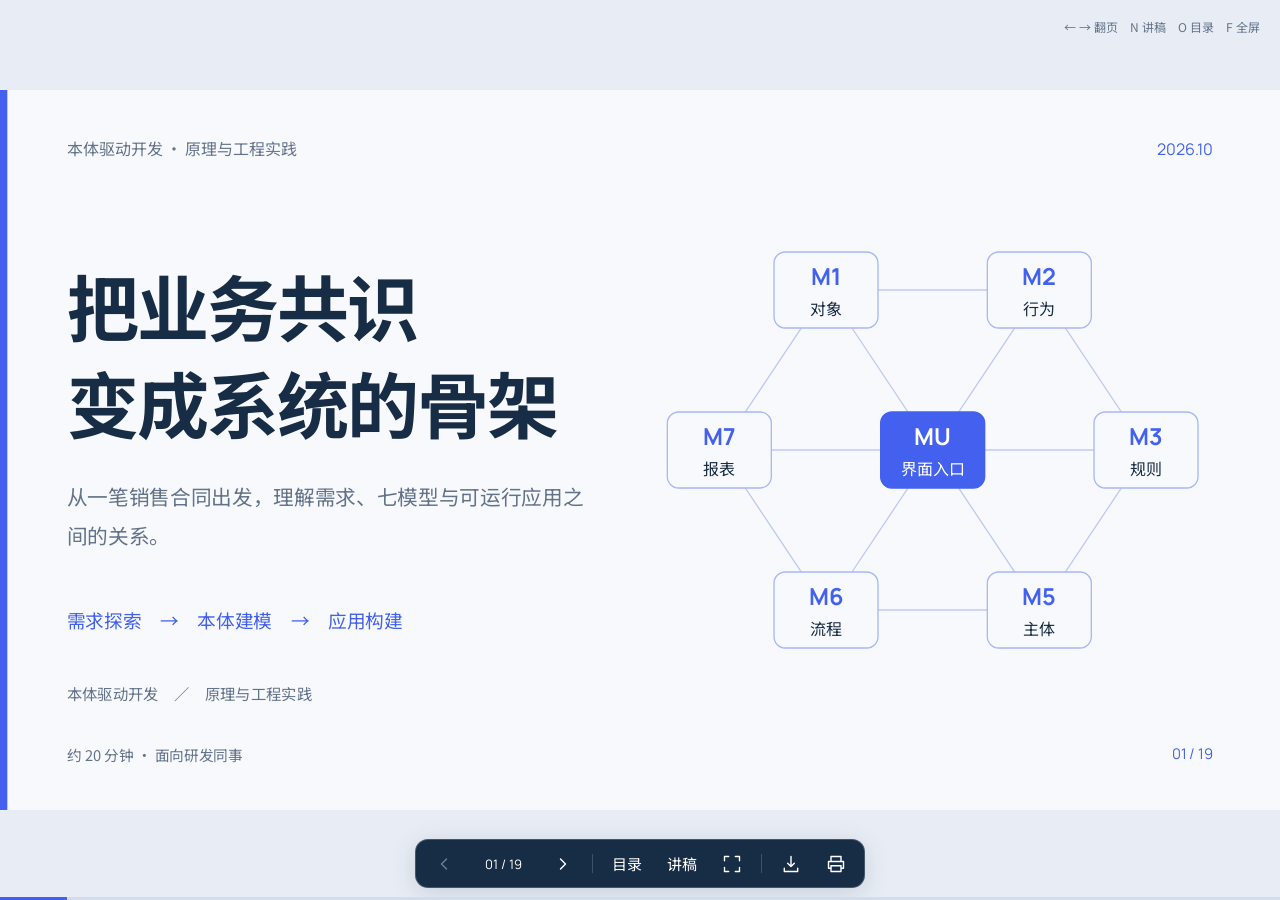
==== presentation/index.html @ 9c498fa7 "新增本体驱动开发原理演示，帮助研发同事对照模型理解代码" ====
<!doctype html>
<html lang="zh-CN">
<head>
  <meta charset="utf-8">
  <meta name="viewport" content="width=device-width,initial-scale=1">
  <meta name="description" content="用销售合同案例讲清本体驱动开发：需求探索、七模型、同步联动、工程实现与运行时 AI。">
  <meta name="theme-color" content="#4361ee">
  <title>本体驱动开发：原理与工程实践</title>
  <link rel="icon" href="data:image/svg+xml,%3Csvg xmlns='http://www.w3.org/2000/svg' viewBox='0 0 64 64'%3E%3Crect width='64' height='64' rx='14' fill='%234361ee'/%3E%3Cpath d='M18 18L46 18L46 46L18 46Z M18 18L46 46M46 18L18 46' fill='none' stroke='white' stroke-width='4'/%3E%3C/svg%3E">
  <style>
/* 字体许可与来源
notosanssc
Copyright 2014-2021 Adobe (http://www.adobe.com/), with Reserved Font Name 'Source'

This Font Software is licensed under the SIL Open Font License, Version 1.1.
This license is copied below, and is also available with a FAQ at:
https://scripts.sil.org/OFL


-----------------------------------------------------------
SIL OPEN FONT LICENSE Version 1.1 - 26 February 2007
-----------------------------------------------------------

PREAMBLE
The goals of the Open Font License (OFL) are to stimulate worldwide
development of collaborative font projects, to support the font creation
efforts of academic and linguistic communities, and to provide a free and
open framework in which fonts may be shared and improved in partnership
with others.

The OFL allows the licensed fonts to be used, studied, modified and
redistributed freely as long as they are not sold by themselves. The
fonts, including any derivative works, can be bundled, embedded, 
redistributed and/or sold with any software provided that any reserved
names are not used by derivative works. The fonts and derivatives,
however, cannot be released under any other type of license. The
requirement for fonts to remain under this license does not apply
to any document created using the fonts or their derivatives.

DEFINITIONS
"Font Software" refers to the set of files released by the Copyright
Holder(s) under this license and clearly marked as such. This may
include source files, build scripts and documentation.

"Reserved Font Name" refers to any names specified as such after the
copyright statement(s).

"Original Version" refers to the collection of Font Software components as
distributed by the Copyright Holder(s).

"Modified Version" refers to any derivative made by adding to, deleting,
or substituting -- in part or in whole -- any of the components of the
Original Version, by changing formats or by porting the Font Software to a
new environment.

"Author" refers to any designer, engineer, programmer, technical
writer or other person who contributed to the Font Software.

PERMISSION & CONDITIONS
Permission is hereby granted, free of charge, to any person obtaining
a copy of the Font Software, to use, study, copy, merge, embed, modify,
redistribute, and sell modified and unmodified copies of the Font
Software, subject to the following conditions:

1) Neither the Font Software nor any of its individual components,
in Original or Modified Versions, may be sold by itself.

2) Original or Modified Versions of the Font Software may be bundled,
redistributed and/or sold with any software, provided that each copy
contains the above copyright notice and this license. These can be
included either as stand-alone text files, human-readable headers or
in the appropriate machine-readable metadata fields within text or
binary files as long as those fields can be easily viewed by the user.

3) No Modified Version of the Font Software may use the Reserved Font
Name(s) unless explicit written permission is granted by the corresponding
Copyright Holder. This restriction only applies to the primary font name as
presented to the users.

4) The name(s) of the Copyright Holder(s) or the Author(s) of the Font
Software shall not be used to promote, endorse or advertise any
Modified Version, except to acknowledge the contribution(s) of the
Copyright Holder(s) and the Author(s) or with their explicit written
permission.

5) The Font Software, modified or unmodified, in part or in whole,
must be distributed entirely under this license, and must not be
distributed under any other license. The requirement for fonts to
remain under this license does not apply to any document created
using the Font Software.

TERMINATION
This license becomes null and void if any of the above conditions are
not met.

DISCLAIMER
THE FONT SOFTWARE IS PROVIDED "AS IS", WITHOUT WARRANTY OF ANY KIND,
EXPRESS OR IMPLIED, INCLUDING BUT NOT LIMITED TO ANY WARRANTIES OF
MERCHANTABILITY, FITNESS FOR A PARTICULAR PURPOSE AND NONINFRINGEMENT
OF COPYRIGHT, PATENT, TRADEMARK, OR OTHER RIGHT. IN NO EVENT SHALL THE
COPYRIGHT HOLDER BE LIABLE FOR ANY CLAIM, DAMAGES OR OTHER LIABILITY,
INCLUDING ANY GENERAL, SPECIAL, INDIRECT, INCIDENTAL, OR CONSEQUENTIAL
DAMAGES, WHETHER IN AN ACTION OF CONTRACT, TORT OR OTHERWISE, ARISING
FROM, OUT OF THE USE OR INABILITY TO USE THE FONT SOFTWARE OR FROM
OTHER DEALINGS IN THE FONT SOFTWARE.


manrope
Copyright 2018 The Manrope Project Authors (https://github.com/googlefonts/manrope)

This Font Software is licensed under the SIL Open Font License, Version 1.1.
This license is copied below, and is also available with a FAQ at:
http://scripts.sil.org/OFL


-----------------------------------------------------------
SIL OPEN FONT LICENSE Version 1.1 - 26 February 2007
-----------------------------------------------------------

PREAMBLE
The goals of the Open Font License (OFL) are to stimulate worldwide
development of collaborative font projects, to support the font creation
efforts of academic and linguistic communities, and to provide a free and
open framework in which fonts may be shared and improved in partnership
with others.

The OFL allows the licensed fonts to be used, studied, modified and
redistributed freely as long as they are not sold by themselves. The
fonts, including any derivative works, can be bundled, embedded, 
redistributed and/or sold with any software provided that any reserved
names are not used by derivative works. The fonts and derivatives,
however, cannot be released under any other type of license. The
requirement for fonts to remain under this license does not apply
to any document created using the fonts or their derivatives.

DEFINITIONS
"Font Software" refers to the set of files released by the Copyright
Holder(s) under this license and clearly marked as such. This may
include source files, build scripts and documentation.

"Reserved Font Name" refers to any names specified as such after the
copyright statement(s).

"Original Version" refers to the collection of Font Software components as
distributed by the Copyright Holder(s).

"Modified Version" refers to any derivative made by adding to, deleting,
or substituting -- in part or in whole -- any of the components of the
Original Version, by changing formats or by porting the Font Software to a
new environment.

"Author" refers to any designer, engineer, programmer, technical
writer or other person who contributed to the Font Software.

PERMISSION & CONDITIONS
Permission is hereby granted, free of charge, to any person obtaining
a copy of the Font Software, to use, study, copy, merge, embed, modify,
redistribute, and sell modified and unmodified copies of the Font
Software, subject to the following conditions:

1) Neither the Font Software nor any of its individual components,
in Original or Modified Versions, may be sold by itself.

2) Original or Modified Versions of the Font Software may be bundled,
redistributed and/or sold with any software, provided that each copy
contains the above copyright notice and this license. These can be
included either as stand-alone text files, human-readable headers or
in the appropriate machine-readable metadata fields within text or
binary files as long as those fields can be easily viewed by the user.

3) No Modified Version of the Font Software may use the Reserved Font
Name(s) unless explicit written permission is granted by the corresponding
Copyright Holder. This restriction only applies to the primary font name as
presented to the users.

4) The name(s) of the Copyright Holder(s) or the Author(s) of the Font
Software shall not be used to promote, endorse or advertise any
Modified Version, except to acknowledge the contribution(s) of the
Copyright Holder(s) and the Author(s) or with their explicit written
permission.

5) The Font Software, modified or unmodified, in part or in whole,
must be distributed entirely under this license, and must not be
distributed under any other license. The requirement for fonts to
remain under this license does not apply to any document created
using the Font Software.

TERMINATION
This license becomes null and void if any of the above conditions are
not met.

DISCLAIMER
THE FONT SOFTWARE IS PROVIDED "AS IS", WITHOUT WARRANTY OF ANY KIND,
EXPRESS OR IMPLIED, INCLUDING BUT NOT LIMITED TO ANY WARRANTIES OF
MERCHANTABILITY, FITNESS FOR A PARTICULAR PURPOSE AND NONINFRINGEMENT
OF COPYRIGHT, PATENT, TRADEMARK, OR OTHER RIGHT. IN NO EVENT SHALL THE
COPYRIGHT HOLDER BE LIABLE FOR ANY CLAIM, DAMAGES OR OTHER LIABILITY,
INCLUDING ANY GENERAL, SPECIAL, INDIRECT, INCIDENTAL, OR CONSEQUENTIAL
DAMAGES, WHETHER IN AN ACTION OF CONTRACT, TORT OR OTHERWISE, ARISING
FROM, OUT OF THE USE OR INABILITY TO USE THE FONT SOFTWARE OR FROM
OTHER DEALINGS IN THE FONT SOFTWARE.

*/
@font-face{font-family:'Noto Sans SC';font-style:normal;font-weight:400 800;font-display:swap;src:url([data-uri]) format('woff2');unicode-range:U+0020,U+0021,U+0022,U+0023,U+0024,U+0025,U+0026,U+0027,U+0028,U+0029,U+002A,U+002B,U+002C,U+002D,U+002E,U+002F,U+0030,U+0031,U+0032,U+0033,U+0034,U+0035,U+0036,U+0037,U+0038,U+0039,U+003A,U+003B,U+003C,U+003D,U+003E,U+003F,U+0040,U+0041,U+0042,U+0043,U+0044,U+0045,U+0046,U+0047,U+0048,U+0049,U+004A,U+004B,U+004C,U+004D,U+004E,U+004F,U+0050,U+0051,U+0052,U+0053,U+0054,U+0055,U+0056,U+0057,U+0058,U+0059,U+005A,U+005B,U+005C,U+005D,U+005F,U+0060,U+0061,U+0062,U+0063,U+0064,U+0065,U+0066,U+0067,U+0068,U+0069,U+006A,U+006B,U+006C,U+006D,U+006E,U+006F,U+0070,U+0071,U+0072,U+0073,U+0074,U+0075,U+0076,U+0077,U+0078,U+0079,U+007A,U+007B,U+007C,U+007D,U+00B7,U+00D7,U+2014,U+201C,U+201D,U+2190,U+2192,U+2193,U+2194,U+2195,U+2260,U+2264,U+2265,U+3000,U+3001,U+3002,U+4E00,U+4E03,U+4E07,U+4E09,U+4E0A,U+4E0B,U+4E0D,U+4E0E,U+4E13,U+4E14,U+4E16,U+4E1A,U+4E1C,U+4E24,U+4E2A,U+4E2D,U+4E34,U+4E3A,U+4E3B,U+4E3E,U+4E45,U+4E48,U+4E49,U+4E4B,U+4E5D,U+4E5F,U+4E60,U+4E66,U+4E71,U+4E86,U+4E8B,U+4E8C,U+4E8E,U+4E92,U+4E94,U+4E9B,U+4EA4,U+4EA7,U+4EAB,U+4EBA,U+4EC0,U+4EC5,U+4ECA,U+4ECB,U+4ECD,U+4ECE,U+4ED3,U+4ED6,U+4ED8,U+4EE3,U+4EE5,U+4EEC,U+4EF6,U+4EF7,U+4EFB,U+4EFD,U+4F01,U+4F1A,U+4F20,U+4F30,U+4F46,U+4F4D,U+4F4E,U+4F4F,U+4F53,U+4F55,U+4F59,U+4F5C,U+4F60,U+4F7F,U+4F8B,U+4F9B,U+4F9D,U+4FA7,U+4FBF,U+4FDD,U+4FEE,U+501F,U+503C,U+5047,U+504F,U+505A,U+5141,U+5143,U+5148,U+514D,U+5165,U+5168,U+516D,U+5171,U+5173,U+5176,U+5177,U+5178,U+5185,U+518C,U+518D,U+5199,U+51B2,U+51B3,U+51C6,U+51CF,U+51E0,U+51FA,U+51FB,U+51FD,U+5206,U+5207,U+5217,U+5219,U+5224,U+522B,U+5230,U+5236,U+524D,U+5269,U+529B,U+529F,U+52A0,U+52A1,U+52A8,U+52FE,U+5305,U+5316,U+533A,U+5341,U+534A,U+534F,U+5355,U+5370,U+5373,U+5386,U+539F,U+53BB,U+53C8,U+53CA,U+53CC,U+53CD,U+53D1,U+53D6,U+53D7,U+53D8,U+53E3,U+53E5,U+53E6,U+53EA,U+53EF,U+53F0,U+53F2,U+53F3,U+53F7,U+5404,U+5408,U+540C,U+540D,U+540E,U+5411,U+5426,U+542B,U+542F,U+5448,U+5458,U+5468,U+5473,U+547D,U+548C,U+54C1,U+54CD,U+54EA,U+552E,U+5668,U+56DB,U+56DE,U+56E0,U+56E2,U+56F4,U+56FA,U+56FE,U+5728,U+5730,U+573A,U+5747,U+578B,U+57DF,U+57FA,U+585E,U+5883,U+589E,U+58F0,U+5904,U+5907,U+590D,U+5916,U+591A,U+5927,U+5929,U+5931,U+5934,U+5951,U+5957,U+5982,U+59CB,U+59D3,U+5B50,U+5B57,U+5B58,U+5B66,U+5B83,U+5B88,U+5B89,U+5B8C,U+5B9A,U+5B9E,U+5BA1,U+5BA2,U+5BA3,U+5BB9,U+5BDF,U+5BF9,U+5BFC,U+5C01,U+5C04,U+5C06,U+5C0F,U+5C11,U+5C1A,U+5C31,U+5C3E,U+5C40,U+5C42,U+5C49,U+5C4F,U+5C55,U+5C5E,U+5DE5,U+5DE6,U+5DEE,U+5DF1,U+5DF2,U+5E03,U+5E26;}
@font-face{font-family:'Noto Sans SC';font-style:normal;font-weight:400 800;font-display:swap;src:url([data-uri]) format('woff2');unicode-range:U+5E38,U+5E55,U+5E73,U+5E76,U+5E7B,U+5E8F,U+5E93,U+5E94,U+5E95,U+5EA6,U+5EA7,U+5EFA,U+5F00,U+5F02,U+5F0F,U+5F15,U+5F20,U+5F3A,U+5F52,U+5F53,U+5F55,U+5F62,U+5F71,U+5F80,U+5F84,U+5F85,U+5F88,U+5F8B,U+5F97,U+5FAA,U+5FAE,U+5FC3,U+5FC5,U+5FEB,U+5FF5,U+6001,U+600E,U+601D,U+6027,U+603B,U+6062,U+60C5,U+60F3,U+610F,U+6210,U+6211,U+6216,U+622A,U+6237,U+6240,U+624D,U+6253,U+6267,U+6269,U+6279,U+627E,U+627F,U+6280,U+6284,U+628A,U+62A4,U+62A5,U+62BD,U+62C5,U+62C6,U+62C9,U+62D2,U+62DF,U+62E5,U+62E9,U+62EC,U+62FF,U+6301,U+6307,U+6309,U+6311,U+6362,U+636E,U+6388,U+6392,U+63A2,U+63A5,U+63A7,U+63A8,U+63CF,U+63D0,U+64A4,U+64CD,U+64CE,U+652F,U+6536,U+6539,U+653E,U+6548,U+6559,U+655B,U+6570,U+6574,U+6587,U+6599,U+65AD,U+65B0,U+65B9,U+65E0,U+65E5,U+65E7,U+65F6,U+660E,U+6613,U+6620,U+662F,U+663E,U+666F,U+6670,U+66F4,U+66FF,U+6700,U+6709,U+670D,U+671F,U+672A,U+672C,U+672F,U+673A,U+6743,U+6750,U+675F,U+6761,U+6765,U+677F,U+6784,U+6790,U+679A,U+679C,U+67B6,U+67D0,U+67E5,U+6807,U+680F,U+6821,U+6837,U+6838,U+6839,U+683C,U+6848,U+6863,U+68C0,U+695A,U+6982,U+6A21,U+6A2A,U+6B21,U+6B3E,U+6B63,U+6B64,U+6B65,U+6B7B,U+6BB5,U+6BCF,U+6BD4,U+6C42,U+6C47,U+6CA1,U+6CBF,U+6CD5,U+6CE8,U+6D3B,U+6D3E,U+6D41,U+6D4B,U+6D4F,U+6D88,U+6DF7,U+6E05,U+6E90,U+6EAF,U+6EDA,U+6EE1,U+6EE4,U+6F02,U+6F0F,U+6F14,U+706F,U+70B9,U+70ED,U+7136,U+7167,U+7247,U+7248,U+7269,U+7279,U+72B6,U+72EC,U+731C,U+73AF,U+73B0,U+7406,U+751F,U+7528,U+7531,U+753B,U+754C,U+7559,U+7565,U+767B,U+767D,U+767E,U+7684,U+76CA,U+76D6,U+76EE,U+76F4,U+76F8,U+7701,U+770B,U+771F,U+7740,U+77AC,U+77E5,U+77ED,U+7801,U+7814,U+786C,U+786E,U+793A,U+7968,U+7981,U+79BB,U+79CD,U+79F0,U+79FB,U+7A0B,U+7A33,U+7A3F,U+7A97,U+7ACB,U+7AEF,U+7B14,U+7B2C,U+7B49,U+7B54,U+7B56,U+7B5B,U+7B80,U+7B97,U+7BA1,U+7C7B,U+7CCA,U+7CFB,U+7D20,U+7D22,U+7D2F,U+7EA6,U+7EA7,U+7EAA,U+7EB3,U+7EBF,U+7EC4,U+7EC6,U+7EC7,U+7EC8,U+7ECF,U+7ED1,U+7ED3,U+7ED5,U+7ED8,U+7ED9,U+7EDD,U+7EDF,U+7EE7,U+7EED,U+7EF4,U+7F16,U+7F29,U+7F3A,U+7F51,U+7F6E,U+7FFB,U+8001,U+8003,U+8005,U+800C,U+804C,U+8054,U+805A,U+80CC,U+80FD,U+811A,U+8131,U+81EA,U+81F4,U+822A,U+8272,U+8282,U+82B1,U+8303,U+8349,U+83DC,U+843D,U+84DD,U+85CF,U+8651,U+884C,U+8865,U+8868,U+88AB,U+88C5,U+897F,U+8981,U+8986,U+89C1,U+89C2,U+89C4,U+89C6,U+89C8,U+89C9,U+89D2,U+89E3,U+89E6,U+8A00,U+8BA1,U+8BA4,U+8BA8,U+8BA9,U+8BAE,U+8BB0,U+8BB2,U+8BB8,U+8BBA,U+8BBE,U+8BC1,U+8BC4,U+8BC6,U+8BCD,U+8BD1,U+8BD5,U+8BDD,U+8BE2,U+8BE5,U+8BE6,U+8BED,U+8BEF,U+8BF4,U+8BF7,U+8BFA,U+8BFB,U+8C01,U+8C03,U+8C08,U+8C31;}
@font-face{font-family:'Noto Sans SC';font-style:normal;font-weight:400 800;font-display:swap;src:url([data-uri]) format('woff2');unicode-range:U+8C61,U+8D1F,U+8D22,U+8D23,U+8D28,U+8D39,U+8D44,U+8D56,U+8D70,U+8D77,U+8D85,U+8D8A,U+8DB3,U+8DD1,U+8DE8,U+8DEF,U+8DF3,U+8DF5,U+8EAB,U+8F6E,U+8F6F,U+8F7D,U+8F91,U+8F93,U+8FB9,U+8FBE,U+8FC1,U+8FC7,U+8FD0,U+8FD1,U+8FD4,U+8FD8,U+8FD9,U+8FDB,U+8FDE,U+8FF0,U+8FFD,U+9000,U+9002,U+9009,U+9010,U+901A,U+901F,U+903B,U+904D,U+9053,U+9057,U+9075,U+907F,U+90E8,U+90FD,U+914D,U+91C7,U+91CA,U+91CC,U+91CD,U+91CF,U+91D1,U+9274,U+949F,U+94AE,U+94FE,U+9500,U+952E,U+95E8,U+95ED,U+95EE,U+95F4,U+9605,U+9608,U+961F,U+9636,U+9644,U+9645,U+9650,U+968F,U+9690,U+969C,U+96BE,U+96C6,U+96F6,U+9700,U+975E,U+9762,U+9875,U+9879,U+987A,U+987B,U+987E,U+9884,U+9886,U+9898,U+989D,U+9A71,U+9A73,U+9A8C,U+9AA4,U+9AA8,U+9ED8,U+9F50,U+FF08,U+FF09,U+FF0C,U+FF0F,U+FF1A,U+FF1B,U+FF1F;}
@font-face{font-family:'Manrope';font-style:normal;font-weight:400 800;font-display:swap;src:url([data-uri]) format('woff2');unicode-range:U+0020,U+0021,U+0022,U+0023,U+0024,U+0025,U+0026,U+0027,U+0028,U+0029,U+002A,U+002B,U+002C,U+002D,U+002E,U+002F,U+0030,U+0031,U+0032,U+0033,U+0034,U+0035,U+0036,U+0037,U+0038,U+0039,U+003A,U+003B,U+003C,U+003D,U+003E,U+003F,U+0040,U+0041,U+0042,U+0043,U+0044,U+0045,U+0046,U+0047,U+0048,U+0049,U+004A,U+004B,U+004C,U+004D,U+004E,U+004F,U+0050,U+0051,U+0052,U+0053,U+0054,U+0055,U+0056,U+0057,U+0058,U+0059,U+005A,U+005B,U+005C,U+005D,U+005E,U+005F,U+0060,U+0061,U+0062,U+0063,U+0064,U+0065,U+0066,U+0067,U+0068,U+0069,U+006A,U+006B,U+006C,U+006D,U+006E,U+006F,U+0070,U+0071,U+0072,U+0073,U+0074,U+0075,U+0076,U+0077,U+0078,U+0079,U+007A,U+007B,U+007C,U+007D,U+007E;}

/* ===========================================
   FIXED 16:9 STAGE: MANDATORY BASE STYLES
   Include this ENTIRE file in every presentation.
   Slides are authored at 1920×1080 and scaled as a whole.
   =========================================== */

/* 1. Lock the browser viewport */
html,
body {
    width: 100%;
    height: 100%;
    margin: 0;
    overflow: hidden;
    background: var(--stage-bg, #000);
}

/* 2. Full-window deck viewport */
.deck-viewport {
    position: fixed;
    inset: 0;
    overflow: hidden;
    background: var(--stage-bg, #000);
}

/* 3. Fixed 16:9 design canvas.
   JavaScript sets transform: translate(...) scale(...). */
.deck-stage {
    position: absolute;
    left: 0;
    top: 0;
    width: 1920px;
    height: 1080px;
    overflow: hidden;
    transform-origin: 0 0;
    background: var(--slide-bg, #fff);
}

/* 4. Slides stack inside the fixed stage.
   Content must be laid out at 1920×1080, not reflowed per device. */
.slide {
    position: absolute;
    inset: 0;
    width: 1920px;
    height: 1080px;
    overflow: hidden;
    display: block;
    visibility: hidden;
    opacity: 0;
    pointer-events: none;
    background: var(--slide-bg, #fff);
}

.slide.active,
.slide.visible {
    visibility: visible;
    opacity: 1;
    pointer-events: auto;
    z-index: 1;
}

/* 5. Keep media inside authored slide bounds */
img,
video,
canvas,
svg {
    max-width: 100%;
    max-height: 100%;
}

/* 6. Presentation chrome stays outside the slide design system */
.deck-controls {
    position: fixed;
    left: 50%;
    bottom: 22px;
    transform: translateX(-50%);
    z-index: 1000;
}

/* 7. Print one fixed-size slide per page */
@media print {
    html,
    body {
        width: 1920px;
        height: auto;
        overflow: visible;
        background: #fff;
    }

    .deck-viewport {
        position: static;
        overflow: visible;
        background: #fff;
    }

    .deck-stage {
        position: static;
        width: auto;
        height: auto;
        transform: none !important;
        background: none;
    }

    .slide {
        position: relative;
        display: block !important;
        visibility: visible !important;
        opacity: 1 !important;
        pointer-events: auto !important;
        width: 1920px;
        height: 1080px;
        break-after: page;
        page-break-after: always;
    }

    .slide:last-child {
        break-after: auto;
        page-break-after: auto;
    }

    .deck-controls {
        display: none !important;
    }
}

/* 8. Reduced motion */
@media (prefers-reduced-motion: reduce) {
    *,
    *::before,
    *::after {
        animation-duration: 0.01ms !important;
        transition-duration: 0.2s !important;
    }
}

/* === 全局视觉：沿用老板选定的白底蓝色封面 === */
:root{--slide-bg:#f7f9fc;--stage-bg:#e8edf5;--ink:#172c45;--muted:#63738a;--blue:#4361ee;--pale:#e9eeff;--line:#dbe3ef;--teal:#167d8d;--amber:#aa6818;--red:#b94056;--font-body:'Noto Sans SC',sans-serif;--font-display:'Manrope','Noto Sans SC',sans-serif}
*{box-sizing:border-box}body{font-family:var(--font-body);color:var(--ink)}button,input{font:inherit}button{cursor:pointer}button:focus-visible,a:focus-visible,input:focus-visible{outline:3px solid #f19e38;outline-offset:5px}button:disabled{cursor:default;opacity:.38}a{color:var(--blue)}p,h1,h2,h3,h4{margin:0}button svg{width:20px;height:20px}button{touch-action:manipulation}code,pre,.mono{font-family:'Manrope',monospace;font-variant-numeric:tabular-nums}code{overflow-wrap:anywhere}pre{margin:0;white-space:pre-wrap;word-break:break-word;font-size:26px;line-height:1.7}b,strong{font-weight:700}
/* === 幻灯片的标题、内容安全区与页脚 === */
.slide{padding:68px 100px;background:var(--slide-bg)}.slide::before{content:'';position:absolute;left:0;top:0;width:11px;height:1080px;background:var(--blue)}.section-label{display:flex;justify-content:space-between;font-size:24px;line-height:40px;color:var(--muted)}.section-label span:last-child{font-family:var(--font-display);color:var(--blue)}h2{font-size:70px;font-weight:650;letter-spacing:-1.8px;line-height:1.38;margin-top:20px}.lead{font-size:30px;line-height:1.6;color:var(--muted);margin-top:15px}.body{position:absolute;top:335px;left:100px;right:100px;bottom:135px}.foot{position:absolute;bottom:68px;left:100px;right:100px;display:flex;justify-content:space-between;align-items:center;font-size:22px;color:var(--muted);border-top:1px solid var(--line);padding-top:22px}.foot .num{font-family:var(--font-display);color:var(--blue)}.speaker-notes{display:none}.source-caption{font-size:22px;color:var(--muted);margin-top:22px;line-height:1.6}.small{font-size:24px;line-height:1.7}.muted{color:var(--muted)}.blue{color:var(--blue)}.tag{display:inline-flex;align-items:center;background:var(--pale);padding:9px 17px;color:var(--blue);border-radius:7px;font-size:23px}.pill{display:inline-block;border:1px solid var(--line);padding:9px 16px;border-radius:40px;font-size:23px}.divider{height:1px;background:var(--line);margin:30px 0}.subhead{font-size:34px;line-height:1.5;font-weight:650;margin-bottom:18px}.text{font-size:29px;line-height:1.8}.big-statement{font-size:60px;line-height:1.65;letter-spacing:-1px}.takeaway{padding:22px 30px;background:var(--pale);border-left:5px solid var(--blue);font-size:27px;line-height:1.7;margin-top:26px}.two{display:grid;grid-template-columns:1fr 1fr;gap:55px;height:100%}.three{display:grid;grid-template-columns:repeat(3,1fr);gap:35px}.surface{background:white;border:1px solid var(--line);border-radius:14px;padding:34px}.blue-surface{background:var(--blue);color:white;border-radius:14px;padding:38px}.blue-surface .muted{color:#dbe3ff}.blue-surface code{color:white}.blue-surface .divider{background:#ffffff35}.bullet{display:flex;gap:20px;font-size:28px;line-height:1.8;margin-top:18px}.bullet::before{content:'';width:8px;height:8px;background:var(--blue);flex-shrink:0;margin-top:20px;border-radius:2px}.outline-no{font-family:var(--font-display);font-size:64px;color:var(--blue);line-height:1;margin-bottom:24px}.arrow{font-size:40px;color:#8a9bb6;text-align:center}.chip-row{display:flex;gap:12px;flex-wrap:wrap}.row{display:flex;align-items:center;gap:22px}.center{text-align:center}.large-number{font-family:var(--font-display);font-size:95px;line-height:1.2;color:var(--blue)}
/* === 封面：保留预览中的大标题和七模型关系图 === */
.cover h1{font-size:108px;line-height:1.35;letter-spacing:-3px;font-weight:700;position:absolute;top:250px;left:100px;width:880px}.cover .intro{position:absolute;top:580px;left:100px;width:800px;font-size:31px;line-height:1.9;color:var(--muted)}.cover .pipeline{position:absolute;left:100px;top:770px;font-size:28px;color:var(--blue);line-height:1.8}.cover .cover-meta{position:absolute;bottom:158px;left:100px;font-size:23px;color:var(--muted)}.cover-graph{position:absolute;left:1080px;top:215px;width:740px;height:675px}.cover-graph svg{position:absolute;width:740px;height:675px;overflow:visible}.graph-node{position:absolute;width:158px;height:116px;border:2px solid #a8b8fa;border-radius:18px;display:flex;flex-direction:column;align-items:center;justify-content:center;background:#f7f9fc;gap:7px}.graph-node b{font-family:var(--font-display);font-size:35px;color:var(--blue)}.graph-node span{font-size:24px}.graph-center{background:var(--blue);border-color:var(--blue)}.graph-center b,.graph-center span{color:white}.cover .foot{border:none}
/* === 问题、管线与概念解释 === */
.drift{position:relative;height:380px;display:grid;grid-template-columns:repeat(3,1fr);gap:85px}.drift article{border-top:4px solid var(--blue);padding-top:30px}.drift h3{font-size:42px;margin:12px 0 20px}.drift p{font-size:28px;line-height:1.8;color:var(--muted)}.drift .broken{position:absolute;top:108px;color:#a5b2c8;font-size:44px}.flow-three{display:grid;grid-template-columns:1fr 50px 1fr 50px 1fr;align-items:start;gap:16px}.flow-three article{padding:35px;background:white;border-top:5px solid var(--blue);min-height:410px}.flow-three h3{font-size:39px;margin:22px 0}.flow-three p{font-size:27px;line-height:1.85;color:var(--muted)}.flow-three .arrow{padding-top:145px}.output{margin-top:27px;font-size:24px;color:var(--blue);border-top:1px solid var(--line);padding-top:24px}.gate{display:flex;gap:35px;margin-top:28px;font-size:25px;color:var(--muted)}.gate b{color:var(--ink)}
/* === 七模型交互：左侧选择，右侧解释 === */
.model-layout{display:grid;grid-template-columns:810px 1fr;gap:65px;height:100%}.model-grid{display:grid;grid-template-columns:repeat(3,1fr);gap:18px;align-content:start}.model-button{height:166px;background:white;border:1px solid var(--line);border-radius:12px;text-align:left;padding:24px;color:var(--ink)}.model-button b{font-family:var(--font-display);font-size:34px;color:var(--blue);display:block}.model-button span{font-size:27px;display:block;margin-top:9px}.model-button.selected{background:var(--blue);border-color:var(--blue);color:white}.model-button.selected b{color:white}.model-hint{font-size:23px;color:var(--muted);grid-column:span 2;display:flex;align-items:center;padding:16px;line-height:1.8}.model-detail{background:white;border:1px solid var(--line);border-radius:14px;padding:40px}.model-detail h3{font-size:43px;line-height:1.5;margin:20px 0}.model-detail p{font-size:29px;line-height:1.8;color:var(--muted)}.model-detail .example{font-size:25px;line-height:1.8;border-top:1px solid var(--line);padding-top:28px;margin-top:28px;overflow-wrap:anywhere;color:var(--blue)}
/* === 聚合图与行为规则对照 === */
.aggregate-layout{display:grid;grid-template-columns:1.14fr .86fr;gap:70px;height:100%}.aggregate{border:2px solid var(--blue);border-radius:15px;padding:32px;background:white}.aggregate-title{display:flex;justify-content:space-between;align-items:center}.aggregate-title h3{font-size:42px}.entity{border:1px dashed #9cabcc;background:#f7f9fc;border-radius:10px;padding:23px 28px;margin-top:25px}.entity h4{font-size:30px}.entity p{font-size:25px;color:var(--muted);line-height:1.8;margin-top:8px}.relations{display:flex;justify-content:space-around;align-items:center;margin-top:26px;font-size:28px;color:var(--blue)}.mini-object{background:var(--pale);padding:19px 31px;border-radius:9px}.boundary-line{padding:24px 0;border-bottom:1px solid var(--line)}.boundary-line strong{font-size:32px;display:block;margin-bottom:10px}.boundary-line p{font-size:27px;line-height:1.8;color:var(--muted)}.codebox{padding:31px;background:#edf1fa;border-radius:12px;border:1px solid var(--line);height:100%}.codebox .filename{font-size:23px;color:var(--muted);margin-bottom:23px}.codebox pre{font-size:26px}.concept-heading{display:flex;align-items:center;gap:20px;font-size:38px;margin-bottom:25px}.code-accent{color:var(--blue);font-weight:650}.code-comment{color:var(--muted)}
/* === 追溯链与同步联动 === */
.trace-list{display:flex;flex-direction:column;gap:18px}.trace-item{display:grid;grid-template-columns:190px 1fr;gap:20px;align-items:center;background:white;border:1px solid var(--line);padding:20px 26px;border-radius:8px;font-size:26px}.trace-item b{color:var(--blue);font-size:25px}.trace-item code{font-size:25px}.trace-item small{font-size:23px;color:var(--muted);display:block;margin-top:8px}.trace-result{background:var(--blue);padding:34px 40px;border-radius:12px;color:white}.trace-result h3{font-size:39px;line-height:1.6}.trace-result p{font-size:28px;line-height:1.9;margin-top:28px;color:#e4eaff}.sync-flow{display:grid;grid-template-columns:1fr 50px 1fr 50px 1.2fr;gap:17px;align-items:center}.sync-box{background:white;border:1px solid var(--line);padding:28px;border-radius:12px;min-height:242px}.sync-box h3{font-size:32px;line-height:1.6;margin-bottom:18px}.sync-box code{display:block;font-size:24px;color:var(--blue);line-height:1.6}.decision{background:var(--pale);border-color:#b2c0fb}.transaction-band{margin-top:35px;border:1px solid #b4c1f8;border-radius:10px;padding:25px 30px;font-size:26px;display:flex;justify-content:space-between;gap:22px}.transaction-band b{color:var(--blue)}.rule-equation{font-size:34px;text-align:center;margin-top:35px;line-height:1.8}.rule-equation span{color:var(--blue)}
/* === 教学模拟：独立本地数据，不连接业务系统 === */
.simulation{display:grid;grid-template-columns:580px 1fr;gap:50px;height:100%}.sim-controls{background:white;border:1px solid var(--line);border-radius:14px;padding:32px}.sim-controls label{font-size:27px;display:block;line-height:1.8}.amount-input{display:flex;align-items:center;gap:15px;margin:17px 0 22px}.amount-input input{width:220px;border:1px solid #b3c0d8;border-radius:8px;padding:14px 20px;font-family:var(--font-display);font-size:37px;color:var(--ink);background:#fff}.amount-input span{font-size:26px;color:var(--muted)}.action-button{border:0;border-radius:8px;padding:16px 24px;font-size:25px;background:var(--blue);color:white}.secondary-button{border:1px solid var(--line);border-radius:8px;padding:15px 22px;font-size:25px;background:white;color:var(--ink)}.sim-controls .row{gap:14px}.check-label{display:flex!important;align-items:center;gap:12px;margin-top:24px;font-size:24px!important}.check-label input{width:24px;height:24px;accent-color:var(--blue)}#receiptMessage{margin-top:22px;font-size:24px;line-height:1.7;min-height:82px;color:var(--muted)}#receiptMessage[data-error=true]{color:var(--red)}.sim-result{padding:30px 37px;border:1px solid var(--line);border-radius:14px;background:white}.metric-header{display:flex;justify-content:space-between;font-size:26px;color:var(--muted)}.metric-amount{font-size:82px;font-family:var(--font-display);margin:15px 0;color:var(--blue)}.metric-amount small{font-size:27px;color:var(--muted)}.progress-track{height:14px;background:#e8edf6;border-radius:12px;overflow:hidden;margin:18px 0 30px}.progress-value{height:100%;width:40%;background:var(--blue);transition:width .2s}.status-row{display:flex;justify-content:space-between;padding:23px 0;border-top:1px solid var(--line);font-size:29px}.status-row b{color:var(--blue)}.sim-note{font-size:23px;line-height:1.8;color:var(--muted);margin-top:14px}.approval-layout{display:grid;grid-template-columns:465px 1fr;gap:65px}.approval-route{padding-top:40px}.route-track{display:flex;align-items:center;gap:20px}.route-node{width:235px;padding:36px 22px;background:white;border:1px solid #b4c1ed;border-radius:12px;text-align:center;min-height:180px}.route-node h3{font-size:31px;margin-bottom:14px}.route-node p{font-size:25px;color:var(--muted);line-height:1.7}.route-node[data-enabled=false]{opacity:.32;border-style:dashed}.approval-rule{font-size:29px;color:var(--blue);padding:27px 0;margin-top:32px;border-top:1px solid var(--line)}
/* === 查询、界面与代码映射 === */
.report-sources{display:flex;gap:20px;margin:25px 0}.report-sources span{font-size:26px;padding:18px 28px;border:1px solid var(--line);border-radius:8px}.query-bind{border:1px solid #c1cbf6;border-radius:10px;padding:27px;margin-top:25px;background:var(--pale);font-size:27px;line-height:1.8}.data-table{border-collapse:collapse;width:100%;font-size:26px;background:white}.data-table th{background:var(--pale);color:var(--blue);text-align:left;padding:20px 26px;font-weight:600}.data-table td{border-bottom:1px solid var(--line);padding:20px 26px;line-height:1.65}.data-table td code{font-size:24px}.data-table.compact th,.data-table.compact td{padding:15px 23px}.mock-ui{border:1px solid #c9d2e3;border-radius:12px;background:white;overflow:hidden}.mock-title{font-size:29px;padding:21px 28px;border-bottom:1px solid var(--line);background:#eef2fa}.mock-fields{padding:30px;display:grid;grid-template-columns:1fr 1fr;gap:28px}.mock-field span{display:block;font-size:24px;color:var(--muted);margin-bottom:12px}.mock-value{font-size:26px;padding:17px 20px;border:1px solid var(--line);border-radius:6px}.mock-actions{padding:0 30px 30px;display:flex;gap:18px}.mock-actions span{font-size:26px;padding:15px 22px;border:1px solid var(--blue);border-radius:6px;color:var(--blue)}.mock-actions span:last-child{background:var(--blue);color:white}.mapping-note{font-size:22px;color:var(--muted);margin-top:20px}.dual-lane{display:grid;grid-template-columns:215px 1fr;gap:28px;align-items:center;margin-bottom:35px}.lane-label{font-size:31px;line-height:1.8;color:var(--blue)}.lane-track{display:flex;gap:17px;align-items:center}.lane-box{flex:1;padding:24px 27px;border:1px solid var(--line);border-radius:10px;font-size:29px;line-height:1.65;background:white}.lane-box small{font-size:23px;color:var(--muted);display:block;margin-top:10px}.lane-box.blue-surface{background:var(--blue);color:white}.lane-box.blue-surface small{color:#dbe3ff}
/* === AI 调用与工程边界 === */
.ai-track{display:grid;grid-template-columns:repeat(4,1fr);gap:24px}.ai-step{border-top:4px solid var(--blue);padding-top:27px}.ai-step .step{font-family:var(--font-display);font-size:26px;color:var(--blue)}.ai-step h3{font-size:35px;line-height:1.6;margin:18px 0}.ai-step p{font-size:27px;color:var(--muted);line-height:1.85}.event-strip{background:white;border:1px solid var(--line);padding:24px 28px;border-radius:9px;font-size:25px;margin-top:35px;line-height:1.8;color:var(--blue)}.checklist-row{display:grid;grid-template-columns:290px 1fr;gap:20px;padding:25px 0;border-bottom:1px solid var(--line);font-size:29px;line-height:1.7}.checklist-row b{color:var(--blue)}.limits{padding:31px 34px;background:white;border:1px solid var(--line);border-radius:12px}.limits h3{font-size:35px;margin-bottom:18px}.limits p{font-size:26px;color:var(--muted);line-height:1.9}.closing{background:var(--blue);color:white}.closing .section-label,.closing .foot{color:#dce3ff}.closing .section-label span:last-child,.closing .foot .num{color:white}.closing .foot{border-color:#ffffff40}.closing h2{font-size:83px}.closing .three{gap:65px}.closing article{border-top:1px solid #ffffff60;padding-top:35px}.closing article b{font-size:42px;display:block;margin-bottom:25px}.closing article p{font-size:30px;line-height:1.9;color:#e3e9ff}.closing .takeaway{margin-top:55px;background:#ffffff15;border-color:#ffffff70;font-size:31px}.source-grid{display:grid;grid-template-columns:1fr 1fr;gap:22px 55px}.source-group{padding-bottom:22px;border-bottom:1px solid var(--line)}.source-group h3{font-size:29px;color:var(--blue);margin-bottom:12px}.source-group p{font-size:24px;line-height:1.8;color:var(--muted)}.source-group a{text-decoration:none;border-bottom:1px solid #c3cef9}.source-group code{font-size:22px}
/* === 演示工具栏：独立于 16:9 画布 === */
.deck-controls{display:flex;gap:5px;align-items:center;background:#172c45;color:white;border:1px solid #ffffff33;border-radius:13px;padding:6px 8px;box-shadow:0 5px 25px #172c4525;bottom:12px}.deck-controls button{border:0;background:transparent;color:#fff;border-radius:7px;min-width:36px;height:35px;display:flex;align-items:center;justify-content:center;font-size:15px;padding:0 10px}.deck-controls button:hover{background:#ffffff20}.deck-controls .count{padding:0 12px;font-size:13px;font-family:var(--font-display);min-width:69px;text-align:center}.control-separator{width:1px;height:19px;background:#ffffff2d;margin:0 4px}.deck-progress{position:fixed;left:0;right:0;bottom:0;height:3px;z-index:1100;background:#d3dced}.deck-progress div{height:100%;background:var(--blue);transition:width .2s}.edit-toggle{position:fixed;top:15px;left:15px;opacity:0;pointer-events:none;z-index:1200;border:1px solid var(--line);border-radius:8px;background:#fff;color:var(--blue);padding:10px 16px;font-size:14px;transition:opacity .2s}.edit-toggle.show,.edit-toggle.active{opacity:1;pointer-events:auto}.edit-hotzone{position:fixed;top:0;left:0;width:80px;height:65px;z-index:1150}.editing [data-edit]{outline:2px dashed #4361ee70;outline-offset:5px;cursor:text}.editing #editToggle{background:var(--blue);color:white}.edit-notice{position:fixed;top:15px;left:50%;transform:translateX(-50%);z-index:1400;background:#172c45;color:white;font-size:13px;padding:10px 15px;border-radius:8px;display:none}.editing .edit-notice{display:block}.toast{position:fixed;top:18px;left:50%;transform:translateX(-50%);z-index:5000;background:var(--ink);color:white;font-size:14px;padding:11px 18px;border-radius:8px;max-width:90vw}.toast[hidden]{display:none}
/* === 目录、讲稿与来源抽屉 === */
.overlay[hidden],.notes-panel[hidden]{display:none}.overlay{position:fixed;inset:0;background:#172c45bb;z-index:2000;display:flex;align-items:center;justify-content:center;padding:30px}.outline-dialog{background:#f7f9fc;border-radius:16px;padding:30px;width:min(1080px,95vw);max-height:90vh;overflow:auto}.dialog-header{display:flex;justify-content:space-between;align-items:center;margin-bottom:23px}.dialog-header h2{font-size:26px;margin:0;letter-spacing:0}.close-button{border:1px solid var(--line);color:var(--ink);background:#fff;border-radius:8px;width:34px;height:34px;font-size:22px}.outline-grid{display:grid;grid-template-columns:repeat(3,1fr);gap:12px}.outline-grid button{border:1px solid var(--line);background:white;text-align:left;padding:16px;border-radius:8px;color:var(--ink);font-size:14px;line-height:1.7}.outline-grid button span{display:block;color:var(--blue);font-family:var(--font-display);font-size:13px;margin-bottom:5px}.outline-grid button.current{border-color:var(--blue);background:var(--pale)}.notes-panel{position:fixed;right:0;top:0;bottom:0;width:380px;background:white;border-left:1px solid var(--line);padding:25px;z-index:1500;overflow:auto;color:var(--ink)}.notes-panel h2{font-size:21px;letter-spacing:0;line-height:1.6;margin:0}.notes-panel .dialog-header{gap:15px}.notes-panel h3{font-size:15px;margin:25px 0 13px;color:var(--blue)}#notesText{font-size:15px;line-height:2;white-space:pre-line}#notesSources{display:flex;flex-direction:column;gap:14px}#notesSources a{font-size:13px;overflow-wrap:anywhere;line-height:1.7}.keyboard-help{position:fixed;right:20px;top:18px;color:var(--muted);font-size:12px;z-index:100}.screen-reader-only{position:absolute;width:1px;height:1px;padding:0;margin:-1px;overflow:hidden;clip:rect(0,0,0,0);white-space:nowrap;border:0}
@media(max-width:700px){.keyboard-help{display:none}.deck-controls{gap:0;padding:5px;max-width:98vw}.deck-controls button{min-width:30px;padding:0 8px}.control-separator{margin:0 2px}.deck-controls .count{min-width:58px;padding:0 5px}.outline-grid{grid-template-columns:1fr 1fr}.overlay{padding:12px}.outline-dialog{padding:20px}.notes-panel{width:min(380px,92vw)}.edit-notice{top:65px;width:max-content;max-width:94vw;text-align:center}.outline-grid button{padding:12px}}
/* === 打印：每页独立横向输出，模拟保留当前状态 === */
@page{size:1920px 1080px;margin:0}@media print{.deck-controls,.deck-progress,.edit-toggle,.edit-hotzone,.keyboard-help,.notes-panel,.overlay,.toast,.edit-notice{display:none!important}.slide{break-inside:avoid}.slide::before{print-color-adjust:exact}*{-webkit-print-color-adjust:exact;print-color-adjust:exact}.editing [data-edit]{outline:none}}

/* === 为中文字体下沿和映射表注释预留完整安全空间 === */
.cover h1{padding-bottom:10px}.data-table.compact th,.data-table.compact td{padding:11px 23px}

  </style>
</head>
<body>
  <div class="deck-viewport"><main class="deck-stage" id="deckStage" aria-label="本体驱动开发技术分享"><section class="slide cover active visible" data-slide="1" data-title="把业务共识变成系统的骨架" data-chapter="开场" data-sources='[{&quot;label&quot;: &quot;仓库依据：README.md&quot;, &quot;url&quot;: &quot;https://github.com/danerlt/ontology-driven-dev/blob/49a9eff8b17349adaa860b355e82e6154c35dc82/README.md&quot;}, {&quot;label&quot;: &quot;仓库依据：SKILL.md&quot;, &quot;url&quot;: &quot;https://github.com/danerlt/ontology-driven-dev/blob/49a9eff8b17349adaa860b355e82e6154c35dc82/SKILL.md&quot;}, {&quot;label&quot;: &quot;仓库依据：references/ontology_modeling_framework_v9.md&quot;, &quot;url&quot;: &quot;https://github.com/danerlt/ontology-driven-dev/blob/49a9eff8b17349adaa860b355e82e6154c35dc82/references/ontology_modeling_framework_v9.md&quot;}]'><div class="section-label"><span>本体驱动开发 · 原理与工程实践</span><span>2026.10</span></div>
      <h1 data-edit="cover-title" data-check="封面标题">把业务共识<br>变成系统的骨架</h1>
      <p class="intro" data-edit="cover-intro" data-check="封面简介">从一笔销售合同出发，理解需求、七模型与可运行应用之间的关系。</p>
      <div class="pipeline" data-check="三阶段主线">需求探索　→　本体建模　→　应用构建</div>
      <div class="cover-meta">本体驱动开发　／　原理与工程实践</div>
      <div class="cover-graph" aria-label="七模型构成的业务语义关系图">
        <svg viewBox="0 0 740 675" aria-hidden="true"><g fill="none" stroke="#4361ee" stroke-width="2" opacity=".3"><path d="M160 85 L480 85 L640 325 L480 565 L160 565 L0 325 Z"/><path d="M160 85 L320 325 L480 85 M640 325 L320 325 L480 565 M160 565 L320 325 L0 325"/></g></svg>
        <div class="graph-node" style="left:80px;top:27px"><b>M1</b><span>对象</span></div>
        <div class="graph-node" style="left:400px;top:27px"><b>M2</b><span>行为</span></div>
        <div class="graph-node" style="left:560px;top:267px"><b>M3</b><span>规则</span></div>
        <div class="graph-node" style="left:400px;top:507px"><b>M5</b><span>主体</span></div>
        <div class="graph-node" style="left:80px;top:507px"><b>M6</b><span>流程</span></div>
        <div class="graph-node" style="left:-80px;top:267px"><b>M7</b><span>报表</span></div>
        <div class="graph-node graph-center" style="left:240px;top:267px"><b>MU</b><span>界面入口</span></div>
      </div><footer class="foot"><span>约 20 分钟 · 面向研发同事</span><span class="num">01 / 19</span></footer><aside class="speaker-notes">今天要回答的核心问题是：怎样让 AI 写出来的业务系统，仍然能被人理解、验证和持续维护？
我们不从 YAML 语法开始，而是从一笔销售合同出发，顺着合同登记、审批、开票、收款，看到需求如何成为模型，模型又怎样约束代码。
这是一场约二十分钟的研发分享。前半段建立七模型的分工，后半段用真实代码和两个交互示例解释运行机制。按 N 可以看到当前页讲稿和源码依据。</aside></section>
<section class="slide  " data-slide="2" data-title="难点，是让三份答案始终一致" data-chapter="原理" data-sources='[{&quot;label&quot;: &quot;仓库依据：SKILL.md&quot;, &quot;url&quot;: &quot;https://github.com/danerlt/ontology-driven-dev/blob/49a9eff8b17349adaa860b355e82e6154c35dc82/SKILL.md&quot;}, {&quot;label&quot;: &quot;仓库依据：code-app-example/models/m3-rule-model.yaml&quot;, &quot;url&quot;: &quot;https://github.com/danerlt/ontology-driven-dev/blob/49a9eff8b17349adaa860b355e82e6154c35dc82/code-app-example/models/m3-rule-model.yaml&quot;}, {&quot;label&quot;: &quot;仓库依据：code-app-example/models/m6-flow-model.yaml&quot;, &quot;url&quot;: &quot;https://github.com/danerlt/ontology-driven-dev/blob/49a9eff8b17349adaa860b355e82e6154c35dc82/code-app-example/models/m6-flow-model.yaml&quot;}]'><header><div class="section-label"><span>本体驱动开发 · 原理</span><span>02 / 19</span></div><h2 data-edit="title-2" data-check="标题">难点，是让三份答案始终一致</h2><p class="lead" data-edit="lead-2" data-check="引言">同一条业务规则，往往同时存在于需求、模型和代码中。</p></header><div class="body" data-check="主体安全区">
      <div class="drift" data-check="语义漂移对照">
        <article><span class="tag">需求</span><h3>业务怎么说</h3><p>“大额合同需要总经理审批。”<br>大额是多少？谁负责审批？</p></article>
        <article><span class="tag">模型</span><h3>系统怎么理解</h3><p>金额 ≥ 100 万元时，<br>进入总经理审批节点。</p></article>
        <article><span class="tag">代码</span><h3>实际怎么执行</h3><p>条件、权限、状态与页面，<br>都必须落实同一条规则。</p></article>
        <span class="broken" style="left:510px">↔</span><span class="broken" style="left:1115px">↔</span>
      </div>
      <div class="takeaway" data-edit="drift-takeaway" data-check="问题结论">本体驱动开发要建立一条可追溯的语义链，减少“模型一套、代码一套”。</div></div><footer class="foot"><span>销售合同执行管理案例</span><span class="num">02 / 19</span></footer><aside class="speaker-notes">可以先让同事想一下：最近一次改审批规则，改了多少地方？需求文档、后端判断、流程配置、前端提示，可能都有这条规则的影子。
问题不只是能否生成代码，而是同一业务含义能否在不同产物中保持一致。在这个样例中，金额达到一百万元需要总经理审批，这是业务事实；模型引用、流程节点和实际实现应该都围绕这个事实组织。
这里的“减少漂移”是方法论目标，不能据此宣称仓库已经自动验证了所有一致性。后面会明确区分规范门禁和实际代码。</aside></section>
<section class="slide  " data-slide="3" data-title="这里的“本体”，是一套业务语义契约" data-chapter="原理" data-sources='[{&quot;label&quot;: &quot;仓库依据：references/ontology_modeling_framework_v9.md&quot;, &quot;url&quot;: &quot;https://github.com/danerlt/ontology-driven-dev/blob/49a9eff8b17349adaa860b355e82e6154c35dc82/references/ontology_modeling_framework_v9.md&quot;}, {&quot;label&quot;: &quot;仓库依据：code-app-example/models/m2-behavior-model.yaml&quot;, &quot;url&quot;: &quot;https://github.com/danerlt/ontology-driven-dev/blob/49a9eff8b17349adaa860b355e82e6154c35dc82/code-app-example/models/m2-behavior-model.yaml&quot;}, {&quot;label&quot;: &quot;仓库依据：code-app-example/models/m5-actor-model.yaml&quot;, &quot;url&quot;: &quot;https://github.com/danerlt/ontology-driven-dev/blob/49a9eff8b17349adaa860b355e82e6154c35dc82/code-app-example/models/m5-actor-model.yaml&quot;}]'><header><div class="section-label"><span>本体驱动开发 · 原理</span><span>03 / 19</span></div><h2 data-edit="title-3" data-check="标题">这里的“本体”，是一套业务语义契约</h2><p class="lead" data-edit="lead-3" data-check="引言">把业务世界拆成职责清晰、可互相引用的模型元素。</p></header><div class="body" data-check="主体安全区">
      <div class="two" data-check="本体定义">
        <div>
          <p class="big-statement" data-edit="ontology-definition">对象是什么，<br>谁能做什么，<br>何时允许、如何协作。</p>
          <div class="source-caption">本项目采用面向业务软件的七模型 YAML 方案。</div>
        </div>
        <div class="blue-surface">
          <h3 class="subhead">用稳定 ID 连接业务含义</h3>
          <p class="text">“录入收款” → <code>Receipt_Record</code><br>“收款权限” → <code>PERM-RECEIPT-RECORD</code></p>
          <div class="divider"></div>
          <p class="text">界面引用行为，行为引用规则，<br>流程引用角色与行为。</p>
          <p class="small muted" style="margin-top:27px">同一个业务事实，只有一个定义位置。</p>
        </div>
      </div></div><footer class="foot"><span>销售合同执行管理案例</span><span class="num">03 / 19</span></footer><aside class="speaker-notes">这里需要先限定“本体”的语境：我们讨论的是仓库自己的业务软件建模方案，使用 YAML 表达对象、行为、规则等语义。理解这个项目，并不需要先学习 OWL、RDF 或知识图谱推理。
它借鉴了领域模型、聚合和状态机等思想，但又把权限、流程、报表和界面入口纳入统一的引用体系。重点是分工和连接：规则定义一次，行为按 ID 引用；流程引用行为，而不是把行为内容抄一遍。
因此，YAML 的价值不在于格式本身，而在于结构化的定义、稳定的标识，以及可以检查的引用关系。</aside></section>
<section class="slide  " data-slide="4" data-title="三阶段，把不确定性逐步收敛" data-chapter="原理" data-sources='[{&quot;label&quot;: &quot;仓库依据：SKILL.md&quot;, &quot;url&quot;: &quot;https://github.com/danerlt/ontology-driven-dev/blob/49a9eff8b17349adaa860b355e82e6154c35dc82/SKILL.md&quot;}, {&quot;label&quot;: &quot;仓库依据：references/AI需求探索与确认提示词V9.0.md&quot;, &quot;url&quot;: &quot;https://github.com/danerlt/ontology-driven-dev/blob/49a9eff8b17349adaa860b355e82e6154c35dc82/references/AI%E9%9C%80%E6%B1%82%E6%8E%A2%E7%B4%A2%E4%B8%8E%E7%A1%AE%E8%AE%A4%E6%8F%90%E7%A4%BA%E8%AF%8DV9.0.md&quot;}, {&quot;label&quot;: &quot;仓库依据：references/本体模型业务功能开发指导书.md&quot;, &quot;url&quot;: &quot;https://github.com/danerlt/ontology-driven-dev/blob/49a9eff8b17349adaa860b355e82e6154c35dc82/references/%E6%9C%AC%E4%BD%93%E6%A8%A1%E5%9E%8B%E4%B8%9A%E5%8A%A1%E5%8A%9F%E8%83%BD%E5%BC%80%E5%8F%91%E6%8C%87%E5%AF%BC%E4%B9%A6.md&quot;}]'><header><div class="section-label"><span>本体驱动开发 · 原理</span><span>04 / 19</span></div><h2 data-edit="title-4" data-check="标题">三阶段，把不确定性逐步收敛</h2><p class="lead" data-edit="lead-4" data-check="引言">先确认业务，再建立模型，最后落实到可运行系统。</p></header><div class="body" data-check="主体安全区">
      <div class="flow-three" data-check="三阶段管线">
        <article><span class="outline-no">01</span><h3>需求探索</h3><p>总体理解、对象、功能规则、联动、流程、报表、权限与可选原型。</p><div class="output">需求规格说明书<br>附录 C：建模输入基线</div></article>
        <div class="arrow">→</div>
        <article><span class="outline-no">02</span><h3>本体建模</h3><p>形成七模型及稳定 ID，校核引用、覆盖关系与模型一致性。</p><div class="output">7 份 YAML<br>+ manifest.json</div></article>
        <div class="arrow">→</div>
        <article><span class="outline-no">03</span><h3>应用构建</h3><p>复制技术底座，落实业务服务、流程、界面和运行时 AI。</p><div class="output">可运行的<br>浏览器前后端系统</div></article>
      </div>
      <div class="gate" data-check="需求确认纪律"><b>规范要求</b><span>需求探索阶段逐步人工确认；企业专属规则不能由 AI 自行定案。</span></div></div><footer class="foot"><span>需求探索 → 本体建模 → 应用构建</span><span class="num">04 / 19</span></footer><aside class="speaker-notes">第一阶段不是立即写代码，而是把业务边界、对象、规则和协作方式问清楚。行业通用的内容允许 AI 补全；企业专属的审批阈值、角色职责和规则必须由人确认。根技能要求需求探索内部按阶段确认。
第二阶段以需求说明书附录 C 为确定性输入，输出七份 YAML 和清单。此时要避免重新猜测业务。
第三阶段复制 Python 或 Go 技术底座，再依据模型扩展成业务应用。模型是约束来源，具体服务、页面、接口与集成仍要实现和验证。
这条管线可以分段进入，已有需求文档可以只建模，已有模型也可以直接构建。</aside></section>
<section class="slide  " data-slide="5" data-title="七模型，回答七类不同的问题" data-chapter="原理" data-sources='[{&quot;label&quot;: &quot;仓库依据：references/ontology_modeling_framework_v9.md&quot;, &quot;url&quot;: &quot;https://github.com/danerlt/ontology-driven-dev/blob/49a9eff8b17349adaa860b355e82e6154c35dc82/references/ontology_modeling_framework_v9.md&quot;}, {&quot;label&quot;: &quot;仓库依据：code-app-example/models/manifest.json&quot;, &quot;url&quot;: &quot;https://github.com/danerlt/ontology-driven-dev/blob/49a9eff8b17349adaa860b355e82e6154c35dc82/code-app-example/models/manifest.json&quot;}]'><header><div class="section-label"><span>本体驱动开发 · 原理</span><span>05 / 19</span></div><h2 data-edit="title-5" data-check="标题">七模型，回答七类不同的问题</h2><p class="lead" data-edit="lead-5" data-check="引言">点击模型，查看它的职责、边界与样例中的真实 ID。</p></header><div class="body" data-check="主体安全区">
      <div class="model-layout" data-check="七模型职责">
        <div class="model-grid">
          <button class="model-button selected" data-model="M1" aria-label="M1 对象模型" aria-pressed="true"><b>M1</b><span>对象</span></button>
          <button class="model-button" data-model="M2" aria-label="M2 行为模型" aria-pressed="false"><b>M2</b><span>行为</span></button>
          <button class="model-button" data-model="M3" aria-label="M3 规则模型" aria-pressed="false"><b>M3</b><span>规则</span></button>
          <button class="model-button" data-model="M5" aria-label="M5 主体模型" aria-pressed="false"><b>M5</b><span>主体</span></button>
          <button class="model-button" data-model="M6" aria-label="M6 流程模型" aria-pressed="false"><b>M6</b><span>流程</span></button>
          <button class="model-button" data-model="M7" aria-label="M7 查询报表模型" aria-pressed="false"><b>M7</b><span>查询报表</span></button>
          <button class="model-button" data-model="MU" aria-label="MU 界面模型" aria-pressed="false"><b>MU</b><span>界面</span></button>
          <p class="model-hint">编号沿用历史体系。<br>V9 保留这七类模型，<br>因此没有 M4。</p>
        </div>
        <div class="model-detail" id="modelDetail" aria-live="polite"></div>
      </div></div><footer class="foot"><span>M1 · M2 · M3 · M5 · M6 · M7 · MU</span><span class="num">05 / 19</span></footer><aside class="speaker-notes">这一页可以作为整个分享的导航图。建议依次点击 M1、M2、M3，再快速带过 M5、M6、M7 和 MU。
M1 定义业务对象；M2 负责改变状态的行为；M3 负责独立复用的判断；M5 定义角色和权限；M6 表达多角色、多步骤的协作；M7 组织读取的数据；MU 负责用户入口和界面追溯。
模型编号不连续是历史沿用，不是漏了一个模型。V9 取消了旧体系中的事件、场景、对象数据表映射和接口等独立模型，当前主线面向单体同步业务系统。
图上的排列仅用于选择职责，不代表真实模型依赖方向。</aside></section>
<section class="slide  " data-slide="6" data-title="M1：先找到业务边界，再考虑数据表" data-chapter="原理" data-sources='[{&quot;label&quot;: &quot;仓库依据：references/ontology_modeling_framework_v9.md&quot;, &quot;url&quot;: &quot;https://github.com/danerlt/ontology-driven-dev/blob/49a9eff8b17349adaa860b355e82e6154c35dc82/references/ontology_modeling_framework_v9.md&quot;}, {&quot;label&quot;: &quot;仓库依据：code-app-example/models/m1-object-model.yaml&quot;, &quot;url&quot;: &quot;https://github.com/danerlt/ontology-driven-dev/blob/49a9eff8b17349adaa860b355e82e6154c35dc82/code-app-example/models/m1-object-model.yaml&quot;}, {&quot;label&quot;: &quot;仓库依据：code-app-example/backend/services/contract_service.py&quot;, &quot;url&quot;: &quot;https://github.com/danerlt/ontology-driven-dev/blob/49a9eff8b17349adaa860b355e82e6154c35dc82/code-app-example/backend/services/contract_service.py&quot;}]'><header><div class="section-label"><span>本体驱动开发 · 原理</span><span>06 / 19</span></div><h2 data-edit="title-6" data-check="标题">M1：先找到业务边界，再考虑数据表</h2><p class="lead" data-edit="lead-6" data-check="引言">合同与付款阶段属于同一聚合；开票和收款独立存在。</p></header><div class="body" data-check="主体安全区">
      <div class="aggregate-layout" data-check="聚合与关联">
        <div>
          <div class="aggregate"><div class="aggregate-title"><h3>合同</h3><span class="tag">聚合根</span></div><p class="small muted" style="margin-top:14px">AGG-CONTRACT-001 · Contract</p><div class="entity"><h4>付款阶段明细</h4><p>金额、比例、约定日期、开票状态<br>依附合同生命周期，由合同入口维护</p></div></div>
          <div class="relations"><span class="mini-object">开票</span><span>通过 ID 关联</span><span class="mini-object">收款</span></div>
          <p class="source-caption">持久化可以拆成主表、从表，但业务入口和一致性边界仍由聚合表达。</p>
        </div>
        <div><div class="boundary-line"><strong>生命周期</strong><p>哪些数据必须同生共死？</p></div><div class="boundary-line"><strong>不变性</strong><p>哪些约束必须在一次行为内满足？</p></div><div class="boundary-line"><strong>对外入口</strong><p>外部通过聚合根操作，避免任意修改明细。</p></div></div>
      </div></div><footer class="foot"><span>销售合同执行管理案例</span><span class="num">06 / 19</span></footer><aside class="speaker-notes">从数据库出发，很容易把每张表当成一个独立业务对象。M1 反过来，先问业务完整性和生命周期。
合同头和付款阶段明细共同构成一个合同聚合。付款阶段不能脱离合同独立存在，维护时应由合同这个入口统一检查，比如付款比例合计等于百分之百。
开票和收款则有独立的状态和生命周期，所以是其他聚合，通过 ID 关联合同。最终数据库可以把合同和付款阶段存成两张表，但两张表并不自动意味着两个聚合。
这是逻辑职责的边界。样例的一条同步链会把多个聚合的写操作放进同一个数据库事务，后面单独解释。</aside></section>
<section class="slide  " data-slide="7" data-title="M2 与 M3：动作和判断，各管一件事" data-chapter="原理" data-sources='[{&quot;label&quot;: &quot;仓库依据：code-app-example/models/m2-behavior-model.yaml&quot;, &quot;url&quot;: &quot;https://github.com/danerlt/ontology-driven-dev/blob/49a9eff8b17349adaa860b355e82e6154c35dc82/code-app-example/models/m2-behavior-model.yaml&quot;}, {&quot;label&quot;: &quot;仓库依据：code-app-example/models/m3-rule-model.yaml&quot;, &quot;url&quot;: &quot;https://github.com/danerlt/ontology-driven-dev/blob/49a9eff8b17349adaa860b355e82e6154c35dc82/code-app-example/models/m3-rule-model.yaml&quot;}, {&quot;label&quot;: &quot;仓库依据：code-app-example/backend/services/domain_rules.py&quot;, &quot;url&quot;: &quot;https://github.com/danerlt/ontology-driven-dev/blob/49a9eff8b17349adaa860b355e82e6154c35dc82/code-app-example/backend/services/domain_rules.py&quot;}]'><header><div class="section-label"><span>本体驱动开发 · 原理</span><span>07 / 19</span></div><h2 data-edit="title-7" data-check="标题">M2 与 M3：动作和判断，各管一件事</h2><p class="lead" data-edit="lead-7" data-check="引言">行为改变状态，规则判断条件；联动关系显式声明。</p></header><div class="body" data-check="主体安全区">
      <div class="two" data-check="行为规则分工">
        <div><div class="concept-heading"><span class="tag">M2 行为</span><b>录入收款</b></div><div class="codebox" style="height:430px"><div class="filename">真实模型节选 · 省略部分字段</div><pre><span class="code-accent">id: Receipt_Record</span>
ownerEntity: AGG-RECEIPT-001
appliedRules:
  - RULE-INVOICE-REMAIN-RECEIPT-QUOTA
syncTriggers:
  - behaviorRef:
      Invoice_UpdateReceiptStatus</pre></div></div>
        <div><div class="concept-heading"><span class="tag">M3 规则</span><b>检查剩余额度</b></div><p class="big-statement" style="font-size:43px;margin:38px 0">累计有效收款<br>+ 本次收款<br>≤ 开票金额</p><div class="takeaway">规则拒绝超额收款；<br>行为负责登记并更新状态。</div></div>
      </div></div><footer class="foot"><span>销售合同执行管理案例</span><span class="num">07 / 19</span></footer><aside class="speaker-notes">用录入收款来区分行为和规则。Receipt_Record 回答的是：记录了什么，以及状态变成什么。剩余额度规则回答的是：这次金额是否允许。
把规则单独表达的价值在于复用与追溯。审批、开票或其他入口需要相同判断时，可以引用同一条业务含义。
展示的 YAML 来自样例，做了字段省略和排版简化。实际样例还检查开票必须已批准、收款合同必须与开票合同一致、金额必须大于零。
特别注意：当前样例的领域规则主要由 Python 函数实现，并非每一条表达式都交给通用规则引擎动态解释。模型与实现的关系是语义对齐。</aside></section>
<section class="slide  " data-slide="8" data-title="一笔收款，沿稳定 ID 追到真实代码" data-chapter="案例" data-sources='[{&quot;label&quot;: &quot;仓库依据：code-app-example/models/mu-ui-model.yaml&quot;, &quot;url&quot;: &quot;https://github.com/danerlt/ontology-driven-dev/blob/49a9eff8b17349adaa860b355e82e6154c35dc82/code-app-example/models/mu-ui-model.yaml&quot;}, {&quot;label&quot;: &quot;仓库依据：code-app-example/models/m5-actor-model.yaml&quot;, &quot;url&quot;: &quot;https://github.com/danerlt/ontology-driven-dev/blob/49a9eff8b17349adaa860b355e82e6154c35dc82/code-app-example/models/m5-actor-model.yaml&quot;}, {&quot;label&quot;: &quot;仓库依据：code-app-example/backend/api/receipt.py&quot;, &quot;url&quot;: &quot;https://github.com/danerlt/ontology-driven-dev/blob/49a9eff8b17349adaa860b355e82e6154c35dc82/code-app-example/backend/api/receipt.py&quot;}, {&quot;label&quot;: &quot;仓库依据：code-app-example/backend/services/receipt_service.py&quot;, &quot;url&quot;: &quot;https://github.com/danerlt/ontology-driven-dev/blob/49a9eff8b17349adaa860b355e82e6154c35dc82/code-app-example/backend/services/receipt_service.py&quot;}]'><header><div class="section-label"><span>本体驱动开发 · 案例</span><span>08 / 19</span></div><h2 data-edit="title-8" data-check="标题">一笔收款，沿稳定 ID 追到真实代码</h2><p class="lead" data-edit="lead-8" data-check="引言">从界面入口出发，能回答“调用什么、检查什么、改动什么”。</p></header><div class="body" data-check="主体安全区">
      <div class="two" style="grid-template-columns:1.15fr .85fr" data-check="收款追溯链">
        <div class="trace-list">
          <div class="trace-item"><b>MU 操作</b><div><code>frmReceiptMaintain / actSave</code><small>保存操作引用 Receipt_Record</small></div></div>
          <div class="trace-item"><b>M5 授权</b><div><code>PERM-RECEIPT-RECORD</code><small>接口检查当前用户的收款登记权限</small></div></div>
          <div class="trace-item"><b>M2 行为</b><div><code>Receipt_Record</code><small>M3 校验 + 收款状态 + syncTriggers</small></div></div>
          <div class="trace-item"><b>代码入口</b><div><code>POST /api/receipt</code><small>receipt_service.record(data, user)</small></div></div>
        </div>
        <div class="trace-result"><h3>追溯是一种<br>工程检查能力</h3><p>接口实现了模型语义，<br>不要求函数名与行为 ID<br>逐字相同。</p><div class="divider"></div><p style="font-size:25px">修改业务规则时，能找全受影响的模型、接口、服务与测试。</p></div>
      </div></div><footer class="foot"><span>销售合同执行管理案例</span><span class="num">08 / 19</span></footer><aside class="speaker-notes">这一页逐层读下来。MU 的收款界面中，保存操作引用 Receipt_Record，同时绑定收款登记权限。M5 定义权限和目标行为。
实际后端入口是 POST /api/receipt。路由先登录校验，再检查 PERM-RECEIPT-RECORD，之后进入 receipt_service.record。
这说明行为 ID 是跨产物的语义标识，不等于必须存在一个同名 Python 函数，也不等于所有请求都由一个行为解释器派发。
团队做代码评审时，可以反向检查：这个接口对应哪个行为，行为对应哪条需求，权限和规则是否都落实；也可以正向检查模型有没有遗漏实现。</aside></section>
<section class="slide  " data-slide="9" data-title="同步联动，把跨对象协作写清楚" data-chapter="案例" data-sources='[{&quot;label&quot;: &quot;仓库依据：references/ontology_modeling_framework_v9.md&quot;, &quot;url&quot;: &quot;https://github.com/danerlt/ontology-driven-dev/blob/49a9eff8b17349adaa860b355e82e6154c35dc82/references/ontology_modeling_framework_v9.md&quot;}, {&quot;label&quot;: &quot;仓库依据：code-app-example/backend/services/receipt_service.py&quot;, &quot;url&quot;: &quot;https://github.com/danerlt/ontology-driven-dev/blob/49a9eff8b17349adaa860b355e82e6154c35dc82/code-app-example/backend/services/receipt_service.py&quot;}, {&quot;label&quot;: &quot;仓库依据：code-app-example/backend/services/sync_service.py&quot;, &quot;url&quot;: &quot;https://github.com/danerlt/ontology-driven-dev/blob/49a9eff8b17349adaa860b355e82e6154c35dc82/code-app-example/backend/services/sync_service.py&quot;}, {&quot;label&quot;: &quot;仓库依据：code-app-example/backend/db.py&quot;, &quot;url&quot;: &quot;https://github.com/danerlt/ontology-driven-dev/blob/49a9eff8b17349adaa860b355e82e6154c35dc82/code-app-example/backend/db.py&quot;}]'><header><div class="section-label"><span>本体驱动开发 · 案例</span><span>09 / 19</span></div><h2 data-edit="title-9" data-check="标题">同步联动，把跨对象协作写清楚</h2><p class="lead" data-edit="lead-9" data-check="引言">V9 主线通过 syncTriggers 与流程编排实现协作。</p></header><div class="body" data-check="主体安全区">
      <div class="sync-flow" data-check="收款同步链">
        <div class="sync-box"><h3>登记 / 冲销收款</h3><code>Receipt_Record<br>Receipt_Reverse</code></div><div class="arrow">→</div>
        <div class="sync-box"><h3>重算开票收款状态</h3><code>Invoice_<br>UpdateReceiptStatus</code></div><div class="arrow">→</div>
        <div class="sync-box decision"><h3>判断并更新合同结清</h3><code>RULE-CONTRACT-SETTLEMENT<br>↓<br>Contract_UpdateSettlementStatus</code></div>
      </div>
      <p class="rule-equation" data-check="结清条件"><span>全部付款阶段足额开票</span>　且　<span>全部有效开票收齐</span></p>
      <div class="transaction-band" data-check="样例事务边界"><b>样例实现</b><span>显式调用同步服务，共用 conn；成功后统一提交，异常则回滚。</span></div>
      <p class="source-caption">单个行为承担一个聚合的职责；样例的整条同步写入链共用数据库事务。</p></div><footer class="foot"><span>销售合同执行管理案例</span><span class="num">09 / 19</span></footer><aside class="speaker-notes">先看业务模型：收款登记和冲销都同步触发开票收款状态重算；重算后，根据合同结清资格规则调用合同状态更新行为。
再看代码：receipt_service 的事务回调把同一个 conn 传给 sync_service。收款、开票累计金额、合同结清状态的写入最终由 db.transaction 统一提交，异常回滚。
这里有一个需要明确的口径：文档一处强调聚合事务边界，另一处又描述整条同步编排共用事务。讲解时应以真实实现限定结论——本样例确实让跨聚合同步链共用连接，而不能把它说成通用的分布式事务方案。
此外，部分规则校验在事务回调之前执行，并发一致性仍需要专项评估。</aside></section>
<section class="slide  " data-slide="10" data-title="现场试一下：收齐，不一定就结清" data-chapter="案例" data-sources='[{&quot;label&quot;: &quot;仓库依据：code-app-example/models/m3-rule-model.yaml&quot;, &quot;url&quot;: &quot;https://github.com/danerlt/ontology-driven-dev/blob/49a9eff8b17349adaa860b355e82e6154c35dc82/code-app-example/models/m3-rule-model.yaml&quot;}, {&quot;label&quot;: &quot;仓库依据：code-app-example/backend/services/domain_rules.py&quot;, &quot;url&quot;: &quot;https://github.com/danerlt/ontology-driven-dev/blob/49a9eff8b17349adaa860b355e82e6154c35dc82/code-app-example/backend/services/domain_rules.py&quot;}, {&quot;label&quot;: &quot;仓库依据：code-app-example/backend/services/sync_service.py&quot;, &quot;url&quot;: &quot;https://github.com/danerlt/ontology-driven-dev/blob/49a9eff8b17349adaa860b355e82e6154c35dc82/code-app-example/backend/services/sync_service.py&quot;}]'><header><div class="section-label"><span>本体驱动开发 · 案例</span><span>10 / 19</span></div><h2 data-edit="title-10" data-check="标题">现场试一下：收齐，不一定就结清</h2><p class="lead" data-edit="lead-10" data-check="引言">教学模拟：一张 100 万元的已批准开票，已有效收款 40 万元。</p></header><div class="body" data-check="主体安全区">
      <div class="simulation" data-check="收款联动模拟">
        <div class="sim-controls"><label for="receiptAmount">本次收款金额</label><div class="amount-input"><input id="receiptAmount" type="number" min="0.01" max="100" step="0.01" value="60"><span>万元</span></div><div class="row"><button class="action-button" id="recordReceipt">登记模拟收款</button><button class="secondary-button" id="reverseReceipt">冲销最近一笔</button></div><label class="check-label"><input type="checkbox" id="stagesFullyInvoiced" checked>所有付款阶段均已足额开票</label><div id="receiptMessage" role="status"></div><button class="secondary-button" id="resetReceipt" style="font-size:22px;padding:10px 18px">重置示例</button></div>
        <div class="sim-result"><div class="metric-header"><span>累计有效收款</span><span>开票金额 100 万元</span></div><div class="metric-amount"><span id="receivedValue">40</span> <small>万元</small></div><div class="progress-track"><div class="progress-value" id="receiptBar"></div></div><div class="status-row"><span>开票收款状态</span><b id="invoiceState">未全部收齐</b></div><div class="status-row"><span>合同状态</span><b id="contractState">已纳入管理</b></div><p class="sim-note">先补收 60 万，再冲销；也可以取消左侧勾选，观察“收齐”和“结清”的差别。</p></div>
      </div></div><footer class="foot"><span>教学模拟 · 页面本地状态 · 单位：万元</span><span class="num">10 / 19</span></footer><aside class="speaker-notes">这一页建议现场操作，约花一到两分钟。
先登记六十万元，观察开票变成已全部收齐，合同变成已结清。再冲销最近一笔，累计收款回到四十万元，合同恢复已纳入管理。
接着取消“所有付款阶段均已足额开票”，再收六十万元。现在开票已经收齐，但合同仍然不结清，因为另一半条件不满足。最后可以输入六十一万元，展示额度规则拒绝操作，状态保持不变。
这只是前端教学模拟：设定合同只有当前这一张有效开票，且合同处于可结清状态。它没有连接真实后端，也不模拟完整业务数据和并发事务。</aside></section>
<section class="slide  " data-slide="11" data-title="M5 与 M6：角色决定谁做，流程决定顺序" data-chapter="案例" data-sources='[{&quot;label&quot;: &quot;仓库依据：code-app-example/models/m3-rule-model.yaml&quot;, &quot;url&quot;: &quot;https://github.com/danerlt/ontology-driven-dev/blob/49a9eff8b17349adaa860b355e82e6154c35dc82/code-app-example/models/m3-rule-model.yaml&quot;}, {&quot;label&quot;: &quot;仓库依据：code-app-example/models/m5-actor-model.yaml&quot;, &quot;url&quot;: &quot;https://github.com/danerlt/ontology-driven-dev/blob/49a9eff8b17349adaa860b355e82e6154c35dc82/code-app-example/models/m5-actor-model.yaml&quot;}, {&quot;label&quot;: &quot;仓库依据：code-app-example/models/m6-flow-model.yaml&quot;, &quot;url&quot;: &quot;https://github.com/danerlt/ontology-driven-dev/blob/49a9eff8b17349adaa860b355e82e6154c35dc82/code-app-example/models/m6-flow-model.yaml&quot;}, {&quot;label&quot;: &quot;仓库依据：code-app-example/backend/engine/flow_engine.py&quot;, &quot;url&quot;: &quot;https://github.com/danerlt/ontology-driven-dev/blob/49a9eff8b17349adaa860b355e82e6154c35dc82/code-app-example/backend/engine/flow_engine.py&quot;}]'><header><div class="section-label"><span>本体驱动开发 · 案例</span><span>11 / 19</span></div><h2 data-edit="title-11" data-check="标题">M5 与 M6：角色决定谁做，流程决定顺序</h2><p class="lead" data-edit="lead-11" data-check="引言">合同先经过财务经理；金额达到 100 万元时，再经过总经理。</p></header><div class="body" data-check="主体安全区">
      <div class="approval-layout" data-check="审批分支演示">
        <div class="sim-controls"><label for="contractAmount">合同金额</label><div class="amount-input"><input id="contractAmount" type="number" min="1" value="120" step="1"><span>万元</span></div><div class="divider"></div><p class="text">M3 判断金额条件<br>M5 定义审批角色<br>M6 组织任务与分支</p></div>
        <div class="approval-route"><div class="route-track"><div class="route-node"><h3>财务经理</h3><p>先审批</p></div><div class="arrow">→</div><div class="route-node" id="gmStep" data-enabled="true"><h3>总经理</h3><p>金额 ≥ 100 万</p></div><div class="arrow">→</div><div class="route-node"><h3>纳入管理</h3><p>审批通过</p></div></div><div class="approval-rule" id="approvalDecision" role="status"></div><p class="small muted">流程节点引用角色 ID，不直接写某位同事姓名。<br>规则判断、任务分配与行为执行各自有明确归属。</p></div>
      </div></div><footer class="foot"><span>教学模拟 · 金额阈值来自合同样例</span><span class="num">11 / 19</span></footer><aside class="speaker-notes">把金额从一百二十改成九十九，再改成一百，可以展示“大于等于”的边界。九十九万元只需财务经理；一百万元也属于需要总经理审批的分支。
三类模型在这里共同工作：M3 提供金额判断，M5 提供财务经理和总经理等角色，M6 定义审批节点和分支。角色再映射到系统中配置的用户。
流程并不是一次请求把所有人工审批瞬间跑完，而是把任务持久化，等待对应角色处理，处理完成后推进后续步骤。V9 所说的同步编排，重点是系统活动与联动的执行方式。
本页只演示通过路径，实际样例还包括驳回、退回、撤回等处理。</aside></section>
<section class="slide  " data-slide="12" data-title="M7：把“怎么看”独立建模" data-chapter="案例" data-sources='[{&quot;label&quot;: &quot;仓库依据：code-app-example/models/m7-report-model.yaml&quot;, &quot;url&quot;: &quot;https://github.com/danerlt/ontology-driven-dev/blob/49a9eff8b17349adaa860b355e82e6154c35dc82/code-app-example/models/m7-report-model.yaml&quot;}, {&quot;label&quot;: &quot;仓库依据：code-app-example/models/m2-behavior-model.yaml&quot;, &quot;url&quot;: &quot;https://github.com/danerlt/ontology-driven-dev/blob/49a9eff8b17349adaa860b355e82e6154c35dc82/code-app-example/models/m2-behavior-model.yaml&quot;}, {&quot;label&quot;: &quot;仓库依据：code-app-example/backend/services/report_service.py&quot;, &quot;url&quot;: &quot;https://github.com/danerlt/ontology-driven-dev/blob/49a9eff8b17349adaa860b355e82e6154c35dc82/code-app-example/backend/services/report_service.py&quot;}]'><header><div class="section-label"><span>本体驱动开发 · 案例</span><span>12 / 19</span></div><h2 data-edit="title-12" data-check="标题">M7：把“怎么看”独立建模</h2><p class="lead" data-edit="lead-12" data-check="引言">跨对象读取可以自由组合，写入仍通过各自的业务行为。</p></header><div class="body" data-check="主体安全区">
      <div class="two" data-check="查询模型绑定">
        <div><h3 class="subhead">查询内容由 M7 描述</h3><div class="report-sources"><span>合同</span><span>客户</span><span>部门</span></div><p class="text">来源与关联 → 过滤条件<br>→ 结果列 → 汇总与展示</p><div class="query-bind"><code>REP-CONTRACT-LIST</code><br>↕ 双向一对一<br><code>Contract_QueryList</code></div></div>
        <div><h3 class="subhead">正式报表拥有稳定定义</h3><table class="data-table"><thead><tr><th>报表</th><th>业务问题</th></tr></thead><tbody><tr><td>合同执行明细</td><td>执行到哪一步？</td></tr><tr><td>部门合同汇总</td><td>各部门金额多少？</td></tr><tr><td>已开票未收款</td><td>哪些款项尚未收到？</td></tr></tbody></table><div class="takeaway">M2 定义查询入口；<br>M7 定义查询结果的业务口径。</div></div>
      </div></div><footer class="foot"><span>销售合同执行管理案例</span><span class="num">12 / 19</span></footer><aside class="speaker-notes">业务系统有大量跨对象的读取需求，比如合同要连客户、部门和产品，执行报表还要汇总开票与收款。把这些读取结构塞进行为和规则，会让职责越来越混乱。
M7 专门描述数据从哪里来、如何关联、按什么条件筛选、显示哪些列和如何聚合。一个正式查询报表与一个 M2 查询行为双向一对一绑定，执行入口与查询语义因此都有稳定 ID。
这是一种建模层面的读写职责分离，不代表系统已经拆成独立读库或微服务。
AI 临时生成的动态查询可以回答探索性问题，但固定报表的正式业务口径仍然应以 M7 为依据。</aside></section>
<section class="slide  " data-slide="13" data-title="MU：让每一个按钮都有语义归属" data-chapter="案例" data-sources='[{&quot;label&quot;: &quot;仓库依据：references/ontology_modeling_framework_v9.md&quot;, &quot;url&quot;: &quot;https://github.com/danerlt/ontology-driven-dev/blob/49a9eff8b17349adaa860b355e82e6154c35dc82/references/ontology_modeling_framework_v9.md&quot;}, {&quot;label&quot;: &quot;仓库依据：references/本体模型业务功能开发指导书.md&quot;, &quot;url&quot;: &quot;https://github.com/danerlt/ontology-driven-dev/blob/49a9eff8b17349adaa860b355e82e6154c35dc82/references/%E6%9C%AC%E4%BD%93%E6%A8%A1%E5%9E%8B%E4%B8%9A%E5%8A%A1%E5%8A%9F%E8%83%BD%E5%BC%80%E5%8F%91%E6%8C%87%E5%AF%BC%E4%B9%A6.md&quot;}, {&quot;label&quot;: &quot;仓库依据：code-app-example/models/mu-ui-model.yaml&quot;, &quot;url&quot;: &quot;https://github.com/danerlt/ontology-driven-dev/blob/49a9eff8b17349adaa860b355e82e6154c35dc82/code-app-example/models/mu-ui-model.yaml&quot;}, {&quot;label&quot;: &quot;仓库依据：code-app-example/backend/api/contract.py&quot;, &quot;url&quot;: &quot;https://github.com/danerlt/ontology-driven-dev/blob/49a9eff8b17349adaa860b355e82e6154c35dc82/code-app-example/backend/api/contract.py&quot;}]'><header><div class="section-label"><span>本体驱动开发 · 案例</span><span>13 / 19</span></div><h2 data-edit="title-13" data-check="标题">MU：让每一个按钮都有语义归属</h2><p class="lead" data-edit="lead-13" data-check="引言">界面描述入口和布局，业务事实继续由其他模型负责。</p></header><div class="body" data-check="主体安全区">
      <div class="two" data-check="界面语义映射">
        <div class="mock-ui" style="align-self:start"><div class="mock-title">合同登记</div><div class="mock-fields"><div class="mock-field"><span>合同名称</span><div class="mock-value">示例销售合同</div></div><div class="mock-field"><span>合同金额</span><div class="mock-value">120 万元</div></div><div class="mock-field"><span>客户</span><div class="mock-value">选择已有客户</div></div><div class="mock-field"><span>当前状态</span><div class="mock-value">草稿</div></div></div><div class="mock-actions"><span>保存草稿</span><span>提交审批</span></div></div>
        <div><div class="boundary-line" style="padding-top:0"><strong>字段与控件</strong><p>引用对象字段；关联对象用跳选，枚举和字典使用下拉选择。</p></div><div class="boundary-line"><strong>操作与行为</strong><p>保存草稿 → Contract_SaveAsDraft<br>提交审批 → Contract_Submit</p></div><div class="boundary-line"><strong>权限与可追溯性</strong><p>可见入口绑定权限；后端仍须独立校验授权与业务条件。</p></div></div>
      </div></div><footer class="foot"><span>界面示意 · 用于解释操作与行为的映射</span><span class="num">13 / 19</span></footer><aside class="speaker-notes">MU 把总体界面、菜单、屏幕布局和操作功能点结构化。这里的关键不是自动画一个表单，而是每个操作能回到行为定义。
有审批的录入页面，规范要求保存草稿和提交两个按钮。它们对应不同动作：草稿可以继续编辑，提交会进入审批状态，不能把两个动作混在一个含糊的保存按钮里。
同样，引用对象、枚举、字典等字段有明确的控件映射。前端可以据权限控制入口，但隐藏按钮并不能代替后端授权检查。
本页是依据规范重绘的界面示意，不是现有应用截图，也不执行合同写入。</aside></section>
<section class="slide  " data-slide="14" data-title="七模型，怎样落到工程实现" data-chapter="工程" data-sources='[{&quot;label&quot;: &quot;仓库依据：references/本体模型业务功能开发指导书.md&quot;, &quot;url&quot;: &quot;https://github.com/danerlt/ontology-driven-dev/blob/49a9eff8b17349adaa860b355e82e6154c35dc82/references/%E6%9C%AC%E4%BD%93%E6%A8%A1%E5%9E%8B%E4%B8%9A%E5%8A%A1%E5%8A%9F%E8%83%BD%E5%BC%80%E5%8F%91%E6%8C%87%E5%AF%BC%E4%B9%A6.md&quot;}, {&quot;label&quot;: &quot;仓库依据：code-app-example/backend/schema.sql&quot;, &quot;url&quot;: &quot;https://github.com/danerlt/ontology-driven-dev/blob/49a9eff8b17349adaa860b355e82e6154c35dc82/code-app-example/backend/schema.sql&quot;}, {&quot;label&quot;: &quot;仓库依据：code-app-example/backend/seed.py&quot;, &quot;url&quot;: &quot;https://github.com/danerlt/ontology-driven-dev/blob/49a9eff8b17349adaa860b355e82e6154c35dc82/code-app-example/backend/seed.py&quot;}, {&quot;label&quot;: &quot;仓库依据：code-app-example/frontend/src/router/index.tsx&quot;, &quot;url&quot;: &quot;https://github.com/danerlt/ontology-driven-dev/blob/49a9eff8b17349adaa860b355e82e6154c35dc82/code-app-example/frontend/src/router/index.tsx&quot;}]'><header><div class="section-label"><span>本体驱动开发 · 工程</span><span>14 / 19</span></div><h2 data-edit="title-14" data-check="标题">七模型，怎样落到工程实现</h2><p class="lead" data-edit="lead-14" data-check="引言">模型提供语义依据，技术底座提供可复用的运行机制。</p></header><div class="body" data-check="主体安全区">
      <table class="data-table compact" data-check="七模型代码映射"><thead><tr><th style="width:210px">模型</th><th style="width:590px">实现内容</th><th>仓库中的落点</th></tr></thead><tbody>
        <tr><td><b>M1 对象</b></td><td>表结构、主从关系、状态与字典</td><td><code>schema.sql / ontology/registry.py</code></td></tr>
        <tr><td><b>M2 行为</b></td><td>接口与服务、前后置条件、同步联动</td><td><code>api/ / services/ / sync_service.py</code></td></tr>
        <tr><td><b>M3 规则</b></td><td>规则表达式与领域校验函数</td><td><code>domain_rules.py / utils/rules.py</code></td></tr>
        <tr><td><b>M5 主体</b></td><td>角色权限种子与接口授权</td><td><code>seed.py / utils/security.py</code></td></tr>
        <tr><td><b>M6 流程</b></td><td>流程定义、任务、实例与状态推进</td><td><code>seed.py / engine/flow_engine.py</code></td></tr>
        <tr><td><b>M7 查询</b></td><td>固定查询、统计口径与报表</td><td><code>services/report_service.py</code></td></tr>
        <tr><td><b>MU 界面</b></td><td>菜单、路由、页面与操作点</td><td><code>frontend/src/pages/ / router/</code></td></tr>
      </tbody></table>
      <p class="mapping-note">上表基于 Python 合同样例；底座还提供系统管理、工作台和流程引擎。</p></div><footer class="foot"><span>销售合同执行管理案例</span><span class="num">14 / 19</span></footer><aside class="speaker-notes">这张表适合研发同事带走对照。M1 最终影响表结构和对象字段，M2 影响接口与服务，M3 影响规则表达式和领域函数，M5 影响角色权限，M6 影响流程定义和引擎，M7 影响查询，MU 影响页面与路由。
这些落点体现了模型到代码的映射，但不是说每一行都由仓库中的统一编译器自动生成。当前项目核心是一套约束 AI 开发的技能、规范、底座与完整样例。
技术底座提供身份、权限、流程、工作台等共性能力；业务扩展按项目要求发生在复制出的应用里。业务模型也不会替代数据库迁移、接口测试和真实验收。</aside></section>
<section class="slide  " data-slide="15" data-title="要区分：开发时生成，与运行时加载" data-chapter="工程" data-sources='[{&quot;label&quot;: &quot;仓库依据：code-app-example/backend/app.py&quot;, &quot;url&quot;: &quot;https://github.com/danerlt/ontology-driven-dev/blob/49a9eff8b17349adaa860b355e82e6154c35dc82/code-app-example/backend/app.py&quot;}, {&quot;label&quot;: &quot;仓库依据：code-app-example/backend/ontology/registry.py&quot;, &quot;url&quot;: &quot;https://github.com/danerlt/ontology-driven-dev/blob/49a9eff8b17349adaa860b355e82e6154c35dc82/code-app-example/backend/ontology/registry.py&quot;}, {&quot;label&quot;: &quot;仓库依据：code-app-example/backend/seed.py&quot;, &quot;url&quot;: &quot;https://github.com/danerlt/ontology-driven-dev/blob/49a9eff8b17349adaa860b355e82e6154c35dc82/code-app-example/backend/seed.py&quot;}, {&quot;label&quot;: &quot;仓库依据：code-app-example/backend/services/receipt_service.py&quot;, &quot;url&quot;: &quot;https://github.com/danerlt/ontology-driven-dev/blob/49a9eff8b17349adaa860b355e82e6154c35dc82/code-app-example/backend/services/receipt_service.py&quot;}]'><header><div class="section-label"><span>本体驱动开发 · 工程</span><span>15 / 19</span></div><h2 data-edit="title-15" data-check="标题">要区分：开发时生成，与运行时加载</h2><p class="lead" data-edit="lead-15" data-check="引言">“模型是语义来源”，不等于“改完 YAML，整个系统立即改变”。</p></header><div class="body" data-check="主体安全区">
      <div class="dual-lane" data-check="开发阶段路径"><div class="lane-label">开发阶段</div><div class="lane-track"><div class="lane-box">需求 + 模型<small>定义业务含义</small></div><div class="arrow">→</div><div class="lane-box">AI / 开发者实现<small>遵循规范和映射</small></div><div class="arrow">→</div><div class="lane-box blue-surface">服务、表、页面<small>通过联调与验收</small></div></div></div>
      <div class="dual-lane" data-check="运行阶段路径"><div class="lane-label">运行阶段</div><div class="lane-track"><div class="lane-box">manifest + YAML<small>应用启动时读取</small></div><div class="arrow">→</div><div class="lane-box">语义注册表<small>对象 / 行为 / 规则等索引</small></div><div class="arrow">→</div><div class="lane-box blue-surface">字典、流程、AI 上下文<small>具体消费路径看实现</small></div></div></div>
      <div class="takeaway" data-check="模型更新范围">修改模型之后，仍需检查服务逻辑、数据库结构、页面和测试是否同步更新。</div></div><footer class="foot"><span>销售合同执行管理案例</span><span class="num">15 / 19</span></footer><aside class="speaker-notes">这是最容易被误解的一页。开发阶段，AI 或开发者依据模型和指导书生成、修改业务代码；运行阶段，应用启动时从 manifest 读取 YAML，建立注册表。
registry.py 的代码很直白：按 model_type 把对象、行为、规则、角色、流程、报表和屏幕注册到字典。它提供统一的语义索引。
但它没有因此自动重建所有数据库表，也没有动态重写 React 页面。收款联动仍是服务里的显式调用，很多规则仍是函数。
所以模型变更要走影响分析和测试。讲“模型即语义来源”是准确的，讲“这里已实现全自动 YAML 编译器或热更新低代码平台”则超出了证据。</aside></section>
<section class="slide  " data-slide="16" data-title="运行时 AI：先理解语义，再调用工具" data-chapter="工程" data-sources='[{&quot;label&quot;: &quot;仓库依据：code-app-example/backend/ai/prompt.py&quot;, &quot;url&quot;: &quot;https://github.com/danerlt/ontology-driven-dev/blob/49a9eff8b17349adaa860b355e82e6154c35dc82/code-app-example/backend/ai/prompt.py&quot;}, {&quot;label&quot;: &quot;仓库依据：code-app-example/backend/ai/chat.py&quot;, &quot;url&quot;: &quot;https://github.com/danerlt/ontology-driven-dev/blob/49a9eff8b17349adaa860b355e82e6154c35dc82/code-app-example/backend/ai/chat.py&quot;}, {&quot;label&quot;: &quot;仓库依据：code-app-example/backend/ai/tools.py&quot;, &quot;url&quot;: &quot;https://github.com/danerlt/ontology-driven-dev/blob/49a9eff8b17349adaa860b355e82e6154c35dc82/code-app-example/backend/ai/tools.py&quot;}, {&quot;label&quot;: &quot;仓库依据：code-app-example/backend/sql_readonly/query.py&quot;, &quot;url&quot;: &quot;https://github.com/danerlt/ontology-driven-dev/blob/49a9eff8b17349adaa860b355e82e6154c35dc82/code-app-example/backend/sql_readonly/query.py&quot;}]'><header><div class="section-label"><span>本体驱动开发 · 工程</span><span>16 / 19</span></div><h2 data-edit="title-16" data-check="标题">运行时 AI：先理解语义，再调用工具</h2><p class="lead" data-edit="lead-16" data-check="引言">样例提供只读查询、统计图表和页面导航，写操作回到固定业务页面。</p></header><div class="body" data-check="主体安全区">
      <div class="ai-track" data-check="运行时 AI 链路">
        <article class="ai-step"><span class="step">01</span><h3>组装业务上下文</h3><p>业务背景 + 本体注册表<br>+ 实际数据库结构<br>+ 工具能力与约束</p></article>
        <article class="ai-step"><span class="step">02</span><h3>选择只读工具</h3><p>固定列表与详情查询<br>动态只读 SQL<br>导航到业务页面</p></article>
        <article class="ai-step"><span class="step">03</span><h3>执行并返回数据</h3><p>SQL 限制 SELECT<br>检查表白名单<br>默认追加结果行数限制</p></article>
        <article class="ai-step"><span class="step">04</span><h3>流式呈现结果</h3><p>表格、图表、导航动作<br>配合文本增量输出<br>回答基于真实工具结果</p></article>
      </div>
      <div class="event-strip" data-check="真实 SSE 事件"><code>message_start → tool_call / render_payload → delta → message_end</code></div>
      <p class="source-caption">函数调用循环先执行，最终文本再流式输出。只读 SQL 的权限与资源限制仍需专项加固。</p></div><footer class="foot"><span>销售合同执行管理案例</span><span class="num">16 / 19</span></footer><aside class="speaker-notes">运行时 AI 的特点是知道业务语义，也知道真实表结构。prompt.py 将业务背景、注册表中的对象行为规则、实际数据库字段和工具约束组合起来。
chat.py 先进行最多五轮工具调用，拿到结果后再流式生成最终文本。前端能收到表格、图表和导航动作。本页列出的事件来自当前实现；规范中的 tool_result 事件并未在该样例编排器中单独发出。
工具只提供读取与导航，写操作引导到固定页面。SQL 过滤包含 SELECT 限制、表白名单和缺省 LIMIT，但这不等于完整的行级授权、硬性结果上限或执行超时保障，生产使用仍要专项加固。
本体上下文能减少语义猜测，最终准确性仍依赖查询结果和权限控制。</aside></section>
<section class="slide  " data-slide="17" data-title="真正的收益，来自持续校核" data-chapter="工程" data-sources='[{&quot;label&quot;: &quot;仓库依据：SKILL.md&quot;, &quot;url&quot;: &quot;https://github.com/danerlt/ontology-driven-dev/blob/49a9eff8b17349adaa860b355e82e6154c35dc82/SKILL.md&quot;}, {&quot;label&quot;: &quot;仓库依据：references/ontology_modeling_framework_v9.md&quot;, &quot;url&quot;: &quot;https://github.com/danerlt/ontology-driven-dev/blob/49a9eff8b17349adaa860b355e82e6154c35dc82/references/ontology_modeling_framework_v9.md&quot;}, {&quot;label&quot;: &quot;仓库依据：code-app-example/backend/ontology/registry.py&quot;, &quot;url&quot;: &quot;https://github.com/danerlt/ontology-driven-dev/blob/49a9eff8b17349adaa860b355e82e6154c35dc82/code-app-example/backend/ontology/registry.py&quot;}, {&quot;label&quot;: &quot;仓库依据：go-techbase/README.md&quot;, &quot;url&quot;: &quot;https://github.com/danerlt/ontology-driven-dev/blob/49a9eff8b17349adaa860b355e82e6154c35dc82/go-techbase/README.md&quot;}]'><header><div class="section-label"><span>本体驱动开发 · 工程</span><span>17 / 19</span></div><h2 data-edit="title-17" data-check="标题">真正的收益，来自持续校核</h2><p class="lead" data-edit="lead-17" data-check="引言">可追溯是一项持续维护的工程纪律，而非 YAML 格式天然提供的保证。</p></header><div class="body" data-check="主体安全区">
      <div class="two" style="grid-template-columns:1.12fr .88fr" data-check="门禁与边界">
        <div><div class="checklist-row"><b>入口覆盖</b><span>用户行为须有 MU 操作入口；<br>界面引用的行为必须存在。</span></div><div class="checklist-row"><b>查询一致</b><span>M7 与 M2 查询行为<br>双向一对一绑定。</span></div><div class="checklist-row"><b>流程有效</b><span>角色、行为、规则引用有效；<br>子流程调用图无环。</span></div></div>
        <div class="limits"><h3>讲清当前工程边界</h3><p>主线面向中小型单体业务系统，采用同步联动。</p><div class="divider"></div><p>规范要求 ≠ 自动校验已覆盖。<br>模型改动需要同步修改实现。</p><div class="divider"></div><p>Python / Go 底座可按项目选择；<br>本次代码分析基于 Python 合同样例。</p></div>
      </div></div><footer class="foot"><span>销售合同执行管理案例</span><span class="num">17 / 19</span></footer><aside class="speaker-notes">这一页建议用一个变更来收尾：假设把总经理审批阈值从一百万元改成两百万元，我们需要检查需求、M3 规则、M6 分支、流程种子或运行配置、提示词以及边界测试，而不是只改一行 YAML。
左侧是规范要求的门禁。当前注册表负责装载，并不能据此认为所有这些门禁都已经自动执行。团队可以逐步把它们变成确定性的检查脚本和持续集成任务。
同时要明确范围：V9 主线是单体同步方案，不承诺分布式一致性。仓库还有 Go 底座及其他工程能力，本次分析用 Python 合同样例验证主线，不把不同目录里的能力混为一谈。</aside></section>
<section class="slide closing " data-slide="18" data-title="让 AI 加速实现，让模型守住业务含义" data-chapter="回顾" data-sources='[{&quot;label&quot;: &quot;仓库依据：README.md&quot;, &quot;url&quot;: &quot;https://github.com/danerlt/ontology-driven-dev/blob/49a9eff8b17349adaa860b355e82e6154c35dc82/README.md&quot;}, {&quot;label&quot;: &quot;仓库依据：SKILL.md&quot;, &quot;url&quot;: &quot;https://github.com/danerlt/ontology-driven-dev/blob/49a9eff8b17349adaa860b355e82e6154c35dc82/SKILL.md&quot;}, {&quot;label&quot;: &quot;仓库依据：references/本体模型业务功能开发指导书.md&quot;, &quot;url&quot;: &quot;https://github.com/danerlt/ontology-driven-dev/blob/49a9eff8b17349adaa860b355e82e6154c35dc82/references/%E6%9C%AC%E4%BD%93%E6%A8%A1%E5%9E%8B%E4%B8%9A%E5%8A%A1%E5%8A%9F%E8%83%BD%E5%BC%80%E5%8F%91%E6%8C%87%E5%AF%BC%E4%B9%A6.md&quot;}]'><header><div class="section-label"><span>本体驱动开发 · 回顾</span><span>18 / 19</span></div><h2 data-edit="title-18" data-check="标题">让 AI 加速实现，让模型守住业务含义</h2></header><div class="body" data-check="主体安全区">
      <div class="three" data-check="三个核心结论">
        <article><b>先形成共识</b><p>把企业专属规则确认清楚，<br>留下可建模、可验收的输入。</p></article>
        <article><b>再分离职责</b><p>用七模型表达对象、动作、<br>约束、权限、流程与入口。</p></article>
        <article><b>最后验证落地</b><p>让服务、数据和界面<br>持续对齐同一套业务语义。</p></article>
      </div>
      <div class="takeaway" data-edit="closing-message" data-check="团队实践建议">团队起步：选一条完整业务链，做一次“需求 → 模型 → 代码 → 测试”的对照评审。</div>
      <p class="text" style="margin-top:38px;color:#e3e9ff">讨论：我们现有项目里，哪一条业务规则最容易在多处产生漂移？</p></div><footer class="foot"><span>讨论与问答</span><span class="num">18 / 19</span></footer><aside class="speaker-notes">最后记住三句话：先形成业务共识，再用模型分离职责，最后通过代码与测试验证落地。
这个仓库的价值，是把需求探索、模型规范、技术底座和完整合同案例组织成一套可复用的开发方法。它为 AI 开发增加了共同语言和追溯链，但没有取消研发对业务边界、事务、权限和质量的责任。
团队不必一开始就重建所有系统。可以挑一个有状态变化、审批和联动的业务链，做一轮从需求到测试的对照评审，再把反复出现的规则变成自动检查。
留一个讨论问题：你们现有项目中，哪条业务规则最容易在页面、接口和流程之间失去一致性？</aside></section>
<section class="slide  " data-slide="19" data-title="继续阅读：从这几处进入仓库" data-chapter="附录" data-sources='[{&quot;label&quot;: &quot;仓库依据：README.md&quot;, &quot;url&quot;: &quot;https://github.com/danerlt/ontology-driven-dev/blob/49a9eff8b17349adaa860b355e82e6154c35dc82/README.md&quot;}, {&quot;label&quot;: &quot;仓库依据：SKILL.md&quot;, &quot;url&quot;: &quot;https://github.com/danerlt/ontology-driven-dev/blob/49a9eff8b17349adaa860b355e82e6154c35dc82/SKILL.md&quot;}, {&quot;label&quot;: &quot;仓库依据：references/ontology_modeling_framework_v9.md&quot;, &quot;url&quot;: &quot;https://github.com/danerlt/ontology-driven-dev/blob/49a9eff8b17349adaa860b355e82e6154c35dc82/references/ontology_modeling_framework_v9.md&quot;}, {&quot;label&quot;: &quot;仓库依据：code-app-example/backend/services/sync_service.py&quot;, &quot;url&quot;: &quot;https://github.com/danerlt/ontology-driven-dev/blob/49a9eff8b17349adaa860b355e82e6154c35dc82/code-app-example/backend/services/sync_service.py&quot;}, {&quot;label&quot;: &quot;仓库依据：code-app-example/backend/smoke_test.py&quot;, &quot;url&quot;: &quot;https://github.com/danerlt/ontology-driven-dev/blob/49a9eff8b17349adaa860b355e82e6154c35dc82/code-app-example/backend/smoke_test.py&quot;}]'><header><div class="section-label"><span>本体驱动开发 · 附录</span><span>19 / 19</span></div><h2 data-edit="title-19" data-check="标题">继续阅读：从这几处进入仓库</h2><p class="lead" data-edit="lead-19" data-check="引言">讲解备注中保留逐页源码依据；以下为最短阅读路径。</p></header><div class="body" data-check="主体安全区">
      <div class="source-grid" data-check="仓库阅读索引">
        <article class="source-group"><h3>方法全景</h3><p><a href="https://github.com/danerlt/ontology-driven-dev/blob/49a9eff8b17349adaa860b355e82e6154c35dc82/README.md" target="_blank" rel="noopener">README.md</a>、<a href="https://github.com/danerlt/ontology-driven-dev/blob/49a9eff8b17349adaa860b355e82e6154c35dc82/SKILL.md" target="_blank" rel="noopener">SKILL.md</a><br>三阶段、产物、人工确认与开发纪律。</p></article>
        <article class="source-group"><h3>模型规范</h3><p><a href="https://github.com/danerlt/ontology-driven-dev/blob/49a9eff8b17349adaa860b355e82e6154c35dc82/references/ontology_modeling_framework_v9.md" target="_blank" rel="noopener">七模型 V9 规范</a><br>模型分工、依赖、聚合、同步联动与门禁。</p></article>
        <article class="source-group"><h3>真实业务模型</h3><p><code>code-app-example/models/</code><br>合同、开票、收款、审批、查询与界面定义。</p></article>
        <article class="source-group"><h3>联动与事务</h3><p><code>services/receipt_service.py</code><br><code>services/sync_service.py</code>、<code>db.py</code></p></article>
        <article class="source-group"><h3>运行时语义与 AI</h3><p><code>ontology/registry.py</code>、<code>ai/prompt.py</code><br><code>ai/chat.py</code>、<code>sql_readonly/query.py</code></p></article>
        <article class="source-group"><h3>完整案例验证</h3><p><a href="https://github.com/danerlt/ontology-driven-dev/blob/49a9eff8b17349adaa860b355e82e6154c35dc82/code-app-example/README.md" target="_blank" rel="noopener">合同样例说明</a>、<code>backend/smoke_test.py</code><br>启动方式、完整业务链和自测场景。</p></article>
      </div>
      <p class="source-caption">演示采用 frontend-slides 技能与自定义白底蓝色版式；业务分析依据当前仓库快照。</p></div><footer class="foot"><span>源码与阅读路径</span><span class="num">19 / 19</span></footer><aside class="speaker-notes">这一页是备查材料，不需要在二十分钟主讲里逐项展开。
如果同事偏方法论，从 README 和 SKILL 开始，再读七模型规范与业务开发指导书。如果偏工程实现，直接对照收款服务、同步服务、注册表和 AI 编排器。
要复现实际应用，按 code-app-example 的说明启动并运行自测。演示本身可以直接双击打开，不依赖业务系统、不需要配置大模型。
源码链接固定到制作本次演示时的 Git 提交，便于之后回看同一版本。</aside></section></main></div>
  <!-- 演示工具位于画布外，保证所有屏幕上的内容比例一致。 -->
  <nav class="deck-controls" aria-label="演示控制">
    <button id="previous" aria-label="上一页" title="上一页（←）"><svg viewBox="0 0 24 24" fill="none" stroke="currentColor" stroke-width="1.7" stroke-linecap="round" stroke-linejoin="round" aria-hidden="true"><path d="m15 6-6 6 6 6"/></svg></button>
    <span class="count" id="slideCount">01 / 19</span>
    <button id="next" aria-label="下一页" title="下一页（→）"><svg viewBox="0 0 24 24" fill="none" stroke="currentColor" stroke-width="1.7" stroke-linecap="round" stroke-linejoin="round" aria-hidden="true"><path d="m9 6 6 6-6 6"/></svg></button>
    <span class="control-separator"></span>
    <button id="outlineToggle" aria-label="打开目录" title="目录（O）">目录</button>
    <button id="notesToggle" aria-label="讲解备注" aria-pressed="false" title="讲稿与来源（N）">讲稿</button>
    <button id="fullscreenToggle" aria-label="切换全屏" title="全屏（F）"><svg viewBox="0 0 24 24" fill="none" stroke="currentColor" stroke-width="1.7" stroke-linecap="round" stroke-linejoin="round" aria-hidden="true"><path d="M8 3H3v5m13-5h5v5M3 16v5h5m13-5v5h-5"/></svg></button>
    <span class="control-separator"></span>
    <button id="download" aria-label="下载离线 HTML" title="下载 HTML（Ctrl+S）"><svg viewBox="0 0 24 24" fill="none" stroke="currentColor" stroke-width="1.7" stroke-linecap="round" stroke-linejoin="round" aria-hidden="true"><path d="M12 3v12m-4-4 4 4 4-4M4 17v4h16v-4"/></svg></button>
    <button id="print" aria-label="打印或保存为 PDF" title="打印或保存为 PDF"><svg viewBox="0 0 24 24" fill="none" stroke="currentColor" stroke-width="1.7" stroke-linecap="round" stroke-linejoin="round" aria-hidden="true"><path d="M6 8V3h12v5M6 17H3V9h18v8h-3M6 14h12v7H6z"/></svg></button>
  </nav>
  <div class="deck-progress" aria-hidden="true"><div id="progressFill"></div></div>
  <div class="keyboard-help">← → 翻页　N 讲稿　O 目录　F 全屏</div>
  <div class="edit-hotzone" id="editHotzone" aria-hidden="true"></div>
  <button class="edit-toggle" id="editToggle" title="编辑文字（E）">编辑文字</button>
  <div class="edit-notice">编辑中 · 自动保存到本机 · Ctrl+Enter 完成 · Ctrl+S 下载</div>
  <div class="overlay" id="outline" hidden>
    <section class="outline-dialog" role="dialog" aria-modal="true" aria-labelledby="outlineTitle">
      <div class="dialog-header"><h2 id="outlineTitle">分享目录</h2><button class="close-button" id="closeOutline" aria-label="关闭目录">×</button></div>
      <div class="outline-grid" id="outlineGrid"></div>
    </section>
  </div>
  <aside class="notes-panel" id="notesPanel" hidden aria-label="当前页讲解备注">
    <div class="dialog-header"><h2 id="notesTitle"></h2><button class="close-button" id="closeNotes" aria-label="关闭讲稿">×</button></div>
    <h3>讲解提示</h3><div id="notesText"></div>
    <h3>源码依据</h3><div id="notesSources"></div>
  </aside>
  <div class="toast" id="toast" role="status" hidden></div>
  <div class="screen-reader-only" aria-live="polite" id="liveTitle"></div>
  <script>/* === 七模型说明：语义与真实样例 ID 保持对应 === */
const MODEL_DETAILS = {
  M1:{name:'对象模型',question:'业务里有哪些东西？',description:'定义业务对象、属性、生命周期与聚合边界。合同与付款阶段形成一个聚合；开票、收款拥有各自的生命周期。',example:'AGG-CONTRACT-001 · Contract'},
  M2:{name:'行为模型',question:'一次操作会改变什么？',description:'描述原子行为的前置条件、后置状态、引用规则与同步联动。跨聚合协作通过 syncTriggers 显式声明。',example:'Receipt_Record → Invoice_UpdateReceiptStatus'},
  M3:{name:'规则模型',question:'什么条件才允许成立？',description:'只判断条件，不直接修改对象。将可复用的校验与决策独立表达，再由行为或流程调用。',example:'RULE-CONTRACT-SETTLEMENT'},
  M5:{name:'主体模型',question:'谁可以做这件事？',description:'定义内部角色、权限和行为授权。流程使用角色 ID 分配任务，再由系统管理配置具体人员。',example:'PERM-RECEIPT-RECORD · ROLE-FINANCE'},
  M6:{name:'流程模型',question:'跨角色协作如何推进？',description:'定义审批流与端到端协同流。人工任务引用角色，系统任务引用行为，条件网关引用规则。',example:'FLOW-CONTRACT-APPROVAL-001'},
  M7:{name:'查询报表模型',question:'从哪些数据得到什么结果？',description:'独立定义来源、关联、条件、结果列与汇总。正式报表与 M2 查询行为双向一对一绑定。',example:'REP-CONTRACT-LIST ↔ Contract_QueryList'},
  MU:{name:'界面模型',question:'用户从哪里发起操作？',description:'定义菜单、屏幕、布局和操作功能点；通过稳定 ID 引用行为、权限等语义，不在界面里重写业务规则。',example:'frmReceiptMaintain · actSave → Receipt_Record'},
};

/* === 演示控制器：画布缩放、导航、目录和讲稿 === */
class SlidePresentation {
  constructor(){
    this.slides=[...document.querySelectorAll('.slide')];this.stage=document.getElementById('deckStage');this.currentSlide=0;this.editing=false;
    this.notesPanel=document.getElementById('notesPanel');this.outline=document.getElementById('outline');
    this.restoreEdits();this.syncTitles();this.prepareOutline();this.bindControls();
    const requested=Number(location.hash.replace('#',''));
    this.showSlide(Number.isFinite(requested)&&requested>0?requested-1:0,false);this.fit();
    addEventListener('resize',()=>this.fit());addEventListener('hashchange',()=>{const n=Number(location.hash.slice(1));if(Number.isFinite(n)&&n>=1&&n<=this.slides.length)this.showSlide(n-1,false)});
  }
  fit(){
    const notesWidth=!this.notesPanel.hidden&&innerWidth>=850?this.notesPanel.getBoundingClientRect().width:0;
    const width=innerWidth-notesWidth;const scale=Math.min(width/1920,innerHeight/1080);
    this.stage.style.transform=`translate(${(width-1920*scale)/2}px,${(innerHeight-1080*scale)/2}px) scale(${scale})`;
  }
  showSlide(index,updateHash=true){
    const value=Number(index);this.currentSlide=Math.max(0,Math.min(Number.isFinite(value)?Math.trunc(value):0,this.slides.length-1));
    this.slides.forEach((s,i)=>{const current=i===this.currentSlide;s.classList.toggle('active',current);s.classList.toggle('visible',current);s.setAttribute('aria-hidden',String(!current));s.inert=!current});
    document.getElementById('slideCount').textContent=`${String(this.currentSlide+1).padStart(2,'0')} / ${this.slides.length}`;
    document.getElementById('progressFill').style.width=`${(this.currentSlide+1)/this.slides.length*100}%`;
    document.getElementById('previous').disabled=this.currentSlide===0;document.getElementById('next').disabled=this.currentSlide===this.slides.length-1;
    document.getElementById('liveTitle').textContent=`第 ${this.currentSlide+1} 页：${this.slides[this.currentSlide].dataset.title}`;
    this.outline.querySelectorAll('[data-go]').forEach(b=>b.classList.toggle('current',Number(b.dataset.go)===this.currentSlide+1));
    this.renderNotes();if(updateHash)history.replaceState(null,'',`#${this.currentSlide+1}`);
  }
  prepareOutline(){
    const grid=document.getElementById('outlineGrid');grid.replaceChildren();this.slides.forEach((s,i)=>{const button=document.createElement('button');button.dataset.go=i+1;const n=document.createElement('span');n.textContent=`${String(i+1).padStart(2,'0')}　${s.dataset.chapter}`;button.append(n,document.createTextNode(s.dataset.title));button.addEventListener('click',()=>{this.showSlide(i);this.toggleOutline(false)});grid.append(button)});
  }
  syncTitles(){
    for(const slide of this.slides){const heading=slide.querySelector('h1[data-edit],h2[data-edit]');if(heading)slide.dataset.title=heading.textContent.trim().replace(/\s+/g,' ')}
  }
  toggleOutline(open=this.outline.hidden){this.outline.hidden=!open;if(open){this.lastFocus=document.activeElement;this.outline.querySelector('.current')?.focus()}else this.lastFocus?.focus()}
  toggleNotes(open=this.notesPanel.hidden){this.notesPanel.hidden=!open;document.getElementById('notesToggle').setAttribute('aria-pressed',String(open));this.renderNotes();this.fit()}
  renderNotes(){
    const s=this.slides[this.currentSlide];document.getElementById('notesTitle').textContent=`${this.currentSlide+1} / ${this.slides.length}　${s.dataset.title}`;
    document.getElementById('notesText').textContent=s.querySelector('.speaker-notes').textContent.trim();
    const sources=document.getElementById('notesSources');sources.replaceChildren();
    for(const reference of JSON.parse(s.dataset.sources||'[]')){const a=document.createElement('a');a.href=reference.url;a.textContent=reference.label;a.target='_blank';a.rel='noopener noreferrer';sources.append(a)}
  }
  toggleEdit(active=!this.editing){
    this.editing=active;document.body.classList.toggle('editing',active);document.getElementById('editToggle').classList.toggle('active',active);document.getElementById('editToggle').textContent=active?'完成编辑':'编辑文字';
    document.querySelectorAll('[data-edit]').forEach(el=>{el.contentEditable=String(active);el.spellcheck=false});
    if(!active){this.saveEdits();document.activeElement?.blur()}
  }
  saveEdits(){
    const edits={};document.querySelectorAll('[data-edit]').forEach(el=>edits[el.dataset.edit]=el.textContent);
    try{localStorage.setItem('ontology-deck-edits-v1',JSON.stringify(edits))}catch(e){toast('浏览器无法保存修改，请下载 HTML 文件保留。')}
    this.syncTitles();this.prepareOutline();this.renderNotes();
  }
  restoreEdits(){
    try{const edits=JSON.parse(localStorage.getItem('ontology-deck-edits-v1')||'{}');for(const el of document.querySelectorAll('[data-edit]'))if(typeof edits[el.dataset.edit]==='string')el.textContent=edits[el.dataset.edit]}catch(e){toast('本地编辑记录无法读取，已使用原始内容。')}
  }
  exportHtml(){
    this.saveEdits();const clone=document.documentElement.cloneNode(true);clone.querySelector('body').classList.remove('editing');clone.querySelectorAll('[data-edit]').forEach(el=>el.removeAttribute('contenteditable'));clone.querySelector('#outline').hidden=true;clone.querySelector('#notesPanel').hidden=true;clone.querySelector('#editToggle').classList.remove('active','show');clone.querySelector('#editToggle').textContent='编辑文字';
    const blob=new Blob(['<!doctype html>\n'+clone.outerHTML],{type:'text/html;charset=utf-8'});const url=URL.createObjectURL(blob);const link=document.createElement('a');link.href=url;link.download='本体驱动开发-技术分享.html';link.click();setTimeout(()=>URL.revokeObjectURL(url),1000);toast('已下载包含当前修改的离线演示文件。');
  }
  bindControls(){
    document.getElementById('previous').onclick=()=>this.showSlide(this.currentSlide-1);document.getElementById('next').onclick=()=>this.showSlide(this.currentSlide+1);
    document.getElementById('outlineToggle').onclick=()=>this.toggleOutline();document.getElementById('closeOutline').onclick=()=>this.toggleOutline(false);this.outline.addEventListener('click',e=>{if(e.target===this.outline)this.toggleOutline(false)});
    document.getElementById('notesToggle').onclick=()=>this.toggleNotes();document.getElementById('closeNotes').onclick=()=>this.toggleNotes(false);
    document.getElementById('fullscreenToggle').onclick=async()=>{try{if(!document.fullscreenElement)await document.documentElement.requestFullscreen();else await document.exitFullscreen()}catch(e){toast('当前窗口不支持全屏，可使用浏览器全屏功能。')}};
    document.getElementById('download').onclick=()=>this.exportHtml();document.getElementById('print').onclick=()=>window.print();
    document.getElementById('editToggle').onclick=()=>this.toggleEdit();
    document.addEventListener('input',e=>{if(e.target.matches('[data-edit]'))this.saveEdits()});
    document.addEventListener('keydown',e=>{
      const typing=e.target instanceof HTMLElement&&(e.target.isContentEditable||/INPUT|TEXTAREA|SELECT/.test(e.target.tagName));
      if((e.ctrlKey||e.metaKey)&&e.key.toLowerCase()==='s'){e.preventDefault();this.exportHtml();return}
      if(e.key==='Escape'){if(!this.outline.hidden)this.toggleOutline(false);else if(this.editing)this.toggleEdit(false);else if(!this.notesPanel.hidden)this.toggleNotes(false);return}
      if(e.ctrlKey&&e.key==='Enter'&&this.editing){e.preventDefault();this.toggleEdit(false);return}
      if(typing)return;
      if(!this.outline.hidden){if(e.key==='Tab'){const focusable=[...this.outline.querySelectorAll('button')];const first=focusable[0],last=focusable.at(-1);if(e.shiftKey&&document.activeElement===first){e.preventDefault();last.focus()}else if(!e.shiftKey&&document.activeElement===last){e.preventDefault();first.focus()}}return}
      if(this.editing)return;
      if(['ArrowRight','ArrowDown','PageDown',' '].includes(e.key)&&!(e.key===' '&&e.target.closest('button'))){e.preventDefault();this.showSlide(this.currentSlide+1)}
      else if(['ArrowLeft','ArrowUp','PageUp'].includes(e.key)){e.preventDefault();this.showSlide(this.currentSlide-1)}
      else if(e.key==='Home'){e.preventDefault();this.showSlide(0)}else if(e.key==='End'){e.preventDefault();this.showSlide(this.slides.length-1)}
      else if(e.key.toLowerCase()==='o')this.toggleOutline();else if(e.key.toLowerCase()==='n')this.toggleNotes();else if(e.key.toLowerCase()==='e')this.toggleEdit();else if(e.key.toLowerCase()==='f')document.getElementById('fullscreenToggle').click();
    });
    let wheelAt=0;document.querySelector('.deck-viewport').addEventListener('wheel',e=>{if(this.editing||!this.outline.hidden||e.target.closest('input,button')||Math.abs(e.deltaY)<20)return;e.preventDefault();if(Date.now()-wheelAt>650){this.showSlide(this.currentSlide+(e.deltaY>0?1:-1));wheelAt=Date.now()}},{passive:false});
    let start=null;const viewport=document.querySelector('.deck-viewport');viewport.addEventListener('touchstart',e=>{if(e.touches.length===1&&!e.target.closest('button,input,[contenteditable=true]'))start={x:e.touches[0].clientX,y:e.touches[0].clientY};else start=null},{passive:true});viewport.addEventListener('touchend',e=>{if(!start||this.editing||!this.outline.hidden)return;const dx=e.changedTouches[0].clientX-start.x,dy=e.changedTouches[0].clientY-start.y;if(Math.abs(dx)>55&&Math.abs(dx)>Math.abs(dy)*1.3)this.showSlide(this.currentSlide+(dx<0?1:-1));start=null},{passive:true});
    const hotzone=document.getElementById('editHotzone'),toggle=document.getElementById('editToggle');let hideTimer;
    for(const el of [hotzone,toggle]){el.addEventListener('mouseenter',()=>{clearTimeout(hideTimer);toggle.classList.add('show')});el.addEventListener('mouseleave',()=>{hideTimer=setTimeout(()=>{if(!this.editing)toggle.classList.remove('show')},400)})}hotzone.onclick=()=>this.toggleEdit();
  }
}

/* === 交互模型选择 === */
function selectModel(id){
  const data=MODEL_DETAILS[id];if(!data)return;
  document.querySelectorAll('[data-model]').forEach(b=>{const selected=b.dataset.model===id;b.classList.toggle('selected',selected);b.setAttribute('aria-pressed',String(selected))});
  const target=document.getElementById('modelDetail');target.replaceChildren();
  for(const [tag,className,text] of [['span','tag',`${id}　${data.name}`],['h3','',data.question],['p','',data.description],['div','example mono',data.example]]){const el=document.createElement(tag);el.className=className;el.textContent=text;target.append(el)}
}
document.querySelectorAll('[data-model]').forEach(button=>button.addEventListener('click',()=>selectModel(button.dataset.model)));selectModel('M1');

/* === 收款教学模拟：界面单位万元，内部按百分之一万元保存整数 === */
const RECEIPT_SCALE=100;
const receiptState={initial:40*RECEIPT_SCALE,invoiceAmount:100*RECEIPT_SCALE,records:[]};
function updateReceipt(message='选择收款金额，观察同一笔操作的后续联动。',error=false){
  const total=receiptState.initial+receiptState.records.reduce((a,b)=>a+b,0);const fully=total>=receiptState.invoiceAmount;const stages=document.getElementById('stagesFullyInvoiced').checked;
  document.getElementById('receivedValue').textContent=String(total/RECEIPT_SCALE);document.getElementById('invoiceState').textContent=fully?'已全部收齐':'未全部收齐';document.getElementById('contractState').textContent=fully&&stages?'已结清':'已纳入管理';document.getElementById('receiptBar').style.width=`${total/receiptState.invoiceAmount*100}%`;
  document.getElementById('receiptMessage').textContent=message;document.getElementById('receiptMessage').dataset.error=String(error);document.getElementById('reverseReceipt').disabled=receiptState.records.length===0;
}
document.getElementById('recordReceipt').onclick=()=>{
  const amount=Number(document.getElementById('receiptAmount').value);
  if(!Number.isFinite(amount)||amount<=0){updateReceipt('收款金额必须大于 0。',true);return}
  const scaled=amount*RECEIPT_SCALE,units=Math.round(scaled);
  if(Math.abs(scaled-units)>0.000001){updateReceipt('教学模拟的金额最多保留两位小数。',true);return}
  const total=receiptState.initial+receiptState.records.reduce((a,b)=>a+b,0);
  if(total+units>receiptState.invoiceAmount){updateReceipt('累计收款金额不得超过开票金额；本次未写入。',true);return}
  receiptState.records.push(units);updateReceipt('登记成功 → 重算开票收款状态 → 判断合同结清资格。');
};
document.getElementById('reverseReceipt').onclick=()=>{if(!receiptState.records.length)return;receiptState.records.pop();updateReceipt('最近一笔已冲销；按有效收款重新计算，合同状态随之恢复。')};
document.getElementById('stagesFullyInvoiced').onchange=()=>updateReceipt('结清必须同时满足：所有阶段足额开票、所有有效开票全部收齐。');
document.getElementById('resetReceipt').onclick=()=>{receiptState.records=[];document.getElementById('receiptAmount').value='60';document.getElementById('stagesFullyInvoiced').checked=true;updateReceipt()};updateReceipt();

/* === 审批规则教学模拟：100 万元为金额边界 === */
function updateApproval(){
  const value=Number(document.getElementById('contractAmount').value);const valid=Number.isFinite(value)&&value>0;const high=valid&&value>=100;
  document.getElementById('gmStep').dataset.enabled=String(high);document.getElementById('approvalDecision').textContent=!valid?'请输入大于 0 的合同金额。':high?'规则成立：财务经理 → 总经理 → 纳入管理':'规则不成立：财务经理 → 纳入管理';
}document.getElementById('contractAmount').addEventListener('input',updateApproval);updateApproval();

/* === 状态提示和启动 === */
let toastTimer;function toast(message){const target=document.getElementById('toast');if(!target)return;clearTimeout(toastTimer);target.textContent=message;target.hidden=false;toastTimer=setTimeout(()=>target.hidden=true,4000)}
window.deck=new SlidePresentation();
</script>
</body>
</html>
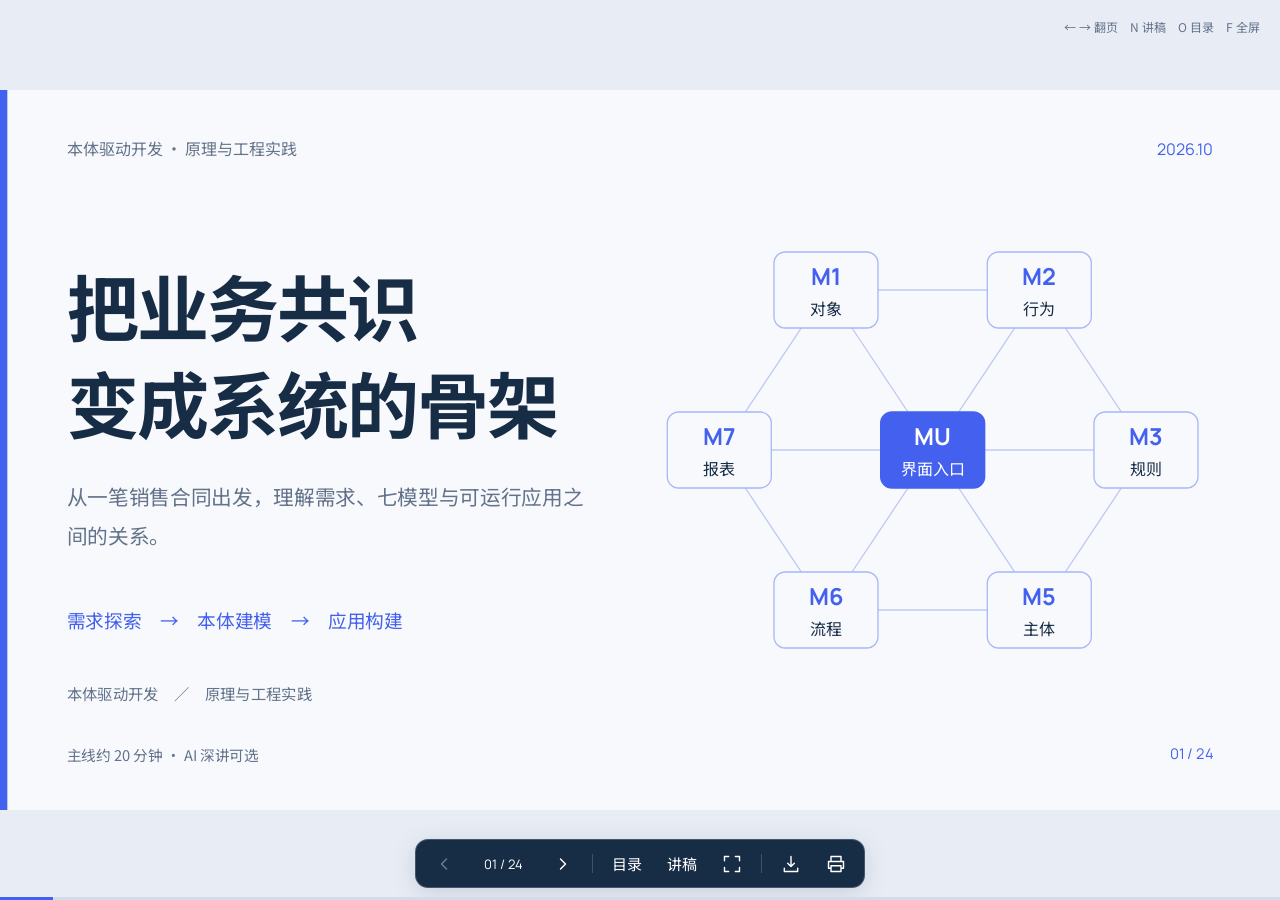
==== commit 8aafc992: "补充AI对话轻量编排分析与逐步回放，讲清模型和执行控制的分工" ====
--- a/presentation/index.html
+++ b/presentation/index.html
@@ -201,9 +201,9 @@
 OTHER DEALINGS IN THE FONT SOFTWARE.
 
 */
-@font-face{font-family:'Noto Sans SC';font-style:normal;font-weight:400 800;font-display:swap;src:url([data-uri]) format('woff2');unicode-range:U+0020,U+0021,U+0022,U+0023,U+0024,U+0025,U+0026,U+0027,U+0028,U+0029,U+002A,U+002B,U+002C,U+002D,U+002E,U+002F,U+0030,U+0031,U+0032,U+0033,U+0034,U+0035,U+0036,U+0037,U+0038,U+0039,U+003A,U+003B,U+003C,U+003D,U+003E,U+003F,U+0040,U+0041,U+0042,U+0043,U+0044,U+0045,U+0046,U+0047,U+0048,U+0049,U+004A,U+004B,U+004C,U+004D,U+004E,U+004F,U+0050,U+0051,U+0052,U+0053,U+0054,U+0055,U+0056,U+0057,U+0058,U+0059,U+005A,U+005B,U+005C,U+005D,U+005F,U+0060,U+0061,U+0062,U+0063,U+0064,U+0065,U+0066,U+0067,U+0068,U+0069,U+006A,U+006B,U+006C,U+006D,U+006E,U+006F,U+0070,U+0071,U+0072,U+0073,U+0074,U+0075,U+0076,U+0077,U+0078,U+0079,U+007A,U+007B,U+007C,U+007D,U+00B7,U+00D7,U+2014,U+201C,U+201D,U+2190,U+2192,U+2193,U+2194,U+2195,U+2260,U+2264,U+2265,U+3000,U+3001,U+3002,U+4E00,U+4E03,U+4E07,U+4E09,U+4E0A,U+4E0B,U+4E0D,U+4E0E,U+4E13,U+4E14,U+4E16,U+4E1A,U+4E1C,U+4E24,U+4E2A,U+4E2D,U+4E34,U+4E3A,U+4E3B,U+4E3E,U+4E45,U+4E48,U+4E49,U+4E4B,U+4E5D,U+4E5F,U+4E60,U+4E66,U+4E71,U+4E86,U+4E8B,U+4E8C,U+4E8E,U+4E92,U+4E94,U+4E9B,U+4EA4,U+4EA7,U+4EAB,U+4EBA,U+4EC0,U+4EC5,U+4ECA,U+4ECB,U+4ECD,U+4ECE,U+4ED3,U+4ED6,U+4ED8,U+4EE3,U+4EE5,U+4EEC,U+4EF6,U+4EF7,U+4EFB,U+4EFD,U+4F01,U+4F1A,U+4F20,U+4F30,U+4F46,U+4F4D,U+4F4E,U+4F4F,U+4F53,U+4F55,U+4F59,U+4F5C,U+4F60,U+4F7F,U+4F8B,U+4F9B,U+4F9D,U+4FA7,U+4FBF,U+4FDD,U+4FEE,U+501F,U+503C,U+5047,U+504F,U+505A,U+5141,U+5143,U+5148,U+514D,U+5165,U+5168,U+516D,U+5171,U+5173,U+5176,U+5177,U+5178,U+5185,U+518C,U+518D,U+5199,U+51B2,U+51B3,U+51C6,U+51CF,U+51E0,U+51FA,U+51FB,U+51FD,U+5206,U+5207,U+5217,U+5219,U+5224,U+522B,U+5230,U+5236,U+524D,U+5269,U+529B,U+529F,U+52A0,U+52A1,U+52A8,U+52FE,U+5305,U+5316,U+533A,U+5341,U+534A,U+534F,U+5355,U+5370,U+5373,U+5386,U+539F,U+53BB,U+53C8,U+53CA,U+53CC,U+53CD,U+53D1,U+53D6,U+53D7,U+53D8,U+53E3,U+53E5,U+53E6,U+53EA,U+53EF,U+53F0,U+53F2,U+53F3,U+53F7,U+5404,U+5408,U+540C,U+540D,U+540E,U+5411,U+5426,U+542B,U+542F,U+5448,U+5458,U+5468,U+5473,U+547D,U+548C,U+54C1,U+54CD,U+54EA,U+552E,U+5668,U+56DB,U+56DE,U+56E0,U+56E2,U+56F4,U+56FA,U+56FE,U+5728,U+5730,U+573A,U+5747,U+578B,U+57DF,U+57FA,U+585E,U+5883,U+589E,U+58F0,U+5904,U+5907,U+590D,U+5916,U+591A,U+5927,U+5929,U+5931,U+5934,U+5951,U+5957,U+5982,U+59CB,U+59D3,U+5B50,U+5B57,U+5B58,U+5B66,U+5B83,U+5B88,U+5B89,U+5B8C,U+5B9A,U+5B9E,U+5BA1,U+5BA2,U+5BA3,U+5BB9,U+5BDF,U+5BF9,U+5BFC,U+5C01,U+5C04,U+5C06,U+5C0F,U+5C11,U+5C1A,U+5C31,U+5C3E,U+5C40,U+5C42,U+5C49,U+5C4F,U+5C55,U+5C5E,U+5DE5,U+5DE6,U+5DEE,U+5DF1,U+5DF2,U+5E03,U+5E26;}
-@font-face{font-family:'Noto Sans SC';font-style:normal;font-weight:400 800;font-display:swap;src:url([data-uri]) format('woff2');unicode-range:U+5E38,U+5E55,U+5E73,U+5E76,U+5E7B,U+5E8F,U+5E93,U+5E94,U+5E95,U+5EA6,U+5EA7,U+5EFA,U+5F00,U+5F02,U+5F0F,U+5F15,U+5F20,U+5F3A,U+5F52,U+5F53,U+5F55,U+5F62,U+5F71,U+5F80,U+5F84,U+5F85,U+5F88,U+5F8B,U+5F97,U+5FAA,U+5FAE,U+5FC3,U+5FC5,U+5FEB,U+5FF5,U+6001,U+600E,U+601D,U+6027,U+603B,U+6062,U+60C5,U+60F3,U+610F,U+6210,U+6211,U+6216,U+622A,U+6237,U+6240,U+624D,U+6253,U+6267,U+6269,U+6279,U+627E,U+627F,U+6280,U+6284,U+628A,U+62A4,U+62A5,U+62BD,U+62C5,U+62C6,U+62C9,U+62D2,U+62DF,U+62E5,U+62E9,U+62EC,U+62FF,U+6301,U+6307,U+6309,U+6311,U+6362,U+636E,U+6388,U+6392,U+63A2,U+63A5,U+63A7,U+63A8,U+63CF,U+63D0,U+64A4,U+64CD,U+64CE,U+652F,U+6536,U+6539,U+653E,U+6548,U+6559,U+655B,U+6570,U+6574,U+6587,U+6599,U+65AD,U+65B0,U+65B9,U+65E0,U+65E5,U+65E7,U+65F6,U+660E,U+6613,U+6620,U+662F,U+663E,U+666F,U+6670,U+66F4,U+66FF,U+6700,U+6709,U+670D,U+671F,U+672A,U+672C,U+672F,U+673A,U+6743,U+6750,U+675F,U+6761,U+6765,U+677F,U+6784,U+6790,U+679A,U+679C,U+67B6,U+67D0,U+67E5,U+6807,U+680F,U+6821,U+6837,U+6838,U+6839,U+683C,U+6848,U+6863,U+68C0,U+695A,U+6982,U+6A21,U+6A2A,U+6B21,U+6B3E,U+6B63,U+6B64,U+6B65,U+6B7B,U+6BB5,U+6BCF,U+6BD4,U+6C42,U+6C47,U+6CA1,U+6CBF,U+6CD5,U+6CE8,U+6D3B,U+6D3E,U+6D41,U+6D4B,U+6D4F,U+6D88,U+6DF7,U+6E05,U+6E90,U+6EAF,U+6EDA,U+6EE1,U+6EE4,U+6F02,U+6F0F,U+6F14,U+706F,U+70B9,U+70ED,U+7136,U+7167,U+7247,U+7248,U+7269,U+7279,U+72B6,U+72EC,U+731C,U+73AF,U+73B0,U+7406,U+751F,U+7528,U+7531,U+753B,U+754C,U+7559,U+7565,U+767B,U+767D,U+767E,U+7684,U+76CA,U+76D6,U+76EE,U+76F4,U+76F8,U+7701,U+770B,U+771F,U+7740,U+77AC,U+77E5,U+77ED,U+7801,U+7814,U+786C,U+786E,U+793A,U+7968,U+7981,U+79BB,U+79CD,U+79F0,U+79FB,U+7A0B,U+7A33,U+7A3F,U+7A97,U+7ACB,U+7AEF,U+7B14,U+7B2C,U+7B49,U+7B54,U+7B56,U+7B5B,U+7B80,U+7B97,U+7BA1,U+7C7B,U+7CCA,U+7CFB,U+7D20,U+7D22,U+7D2F,U+7EA6,U+7EA7,U+7EAA,U+7EB3,U+7EBF,U+7EC4,U+7EC6,U+7EC7,U+7EC8,U+7ECF,U+7ED1,U+7ED3,U+7ED5,U+7ED8,U+7ED9,U+7EDD,U+7EDF,U+7EE7,U+7EED,U+7EF4,U+7F16,U+7F29,U+7F3A,U+7F51,U+7F6E,U+7FFB,U+8001,U+8003,U+8005,U+800C,U+804C,U+8054,U+805A,U+80CC,U+80FD,U+811A,U+8131,U+81EA,U+81F4,U+822A,U+8272,U+8282,U+82B1,U+8303,U+8349,U+83DC,U+843D,U+84DD,U+85CF,U+8651,U+884C,U+8865,U+8868,U+88AB,U+88C5,U+897F,U+8981,U+8986,U+89C1,U+89C2,U+89C4,U+89C6,U+89C8,U+89C9,U+89D2,U+89E3,U+89E6,U+8A00,U+8BA1,U+8BA4,U+8BA8,U+8BA9,U+8BAE,U+8BB0,U+8BB2,U+8BB8,U+8BBA,U+8BBE,U+8BC1,U+8BC4,U+8BC6,U+8BCD,U+8BD1,U+8BD5,U+8BDD,U+8BE2,U+8BE5,U+8BE6,U+8BED,U+8BEF,U+8BF4,U+8BF7,U+8BFA,U+8BFB,U+8C01,U+8C03,U+8C08,U+8C31;}
-@font-face{font-family:'Noto Sans SC';font-style:normal;font-weight:400 800;font-display:swap;src:url([data-uri]) format('woff2');unicode-range:U+8C61,U+8D1F,U+8D22,U+8D23,U+8D28,U+8D39,U+8D44,U+8D56,U+8D70,U+8D77,U+8D85,U+8D8A,U+8DB3,U+8DD1,U+8DE8,U+8DEF,U+8DF3,U+8DF5,U+8EAB,U+8F6E,U+8F6F,U+8F7D,U+8F91,U+8F93,U+8FB9,U+8FBE,U+8FC1,U+8FC7,U+8FD0,U+8FD1,U+8FD4,U+8FD8,U+8FD9,U+8FDB,U+8FDE,U+8FF0,U+8FFD,U+9000,U+9002,U+9009,U+9010,U+901A,U+901F,U+903B,U+904D,U+9053,U+9057,U+9075,U+907F,U+90E8,U+90FD,U+914D,U+91C7